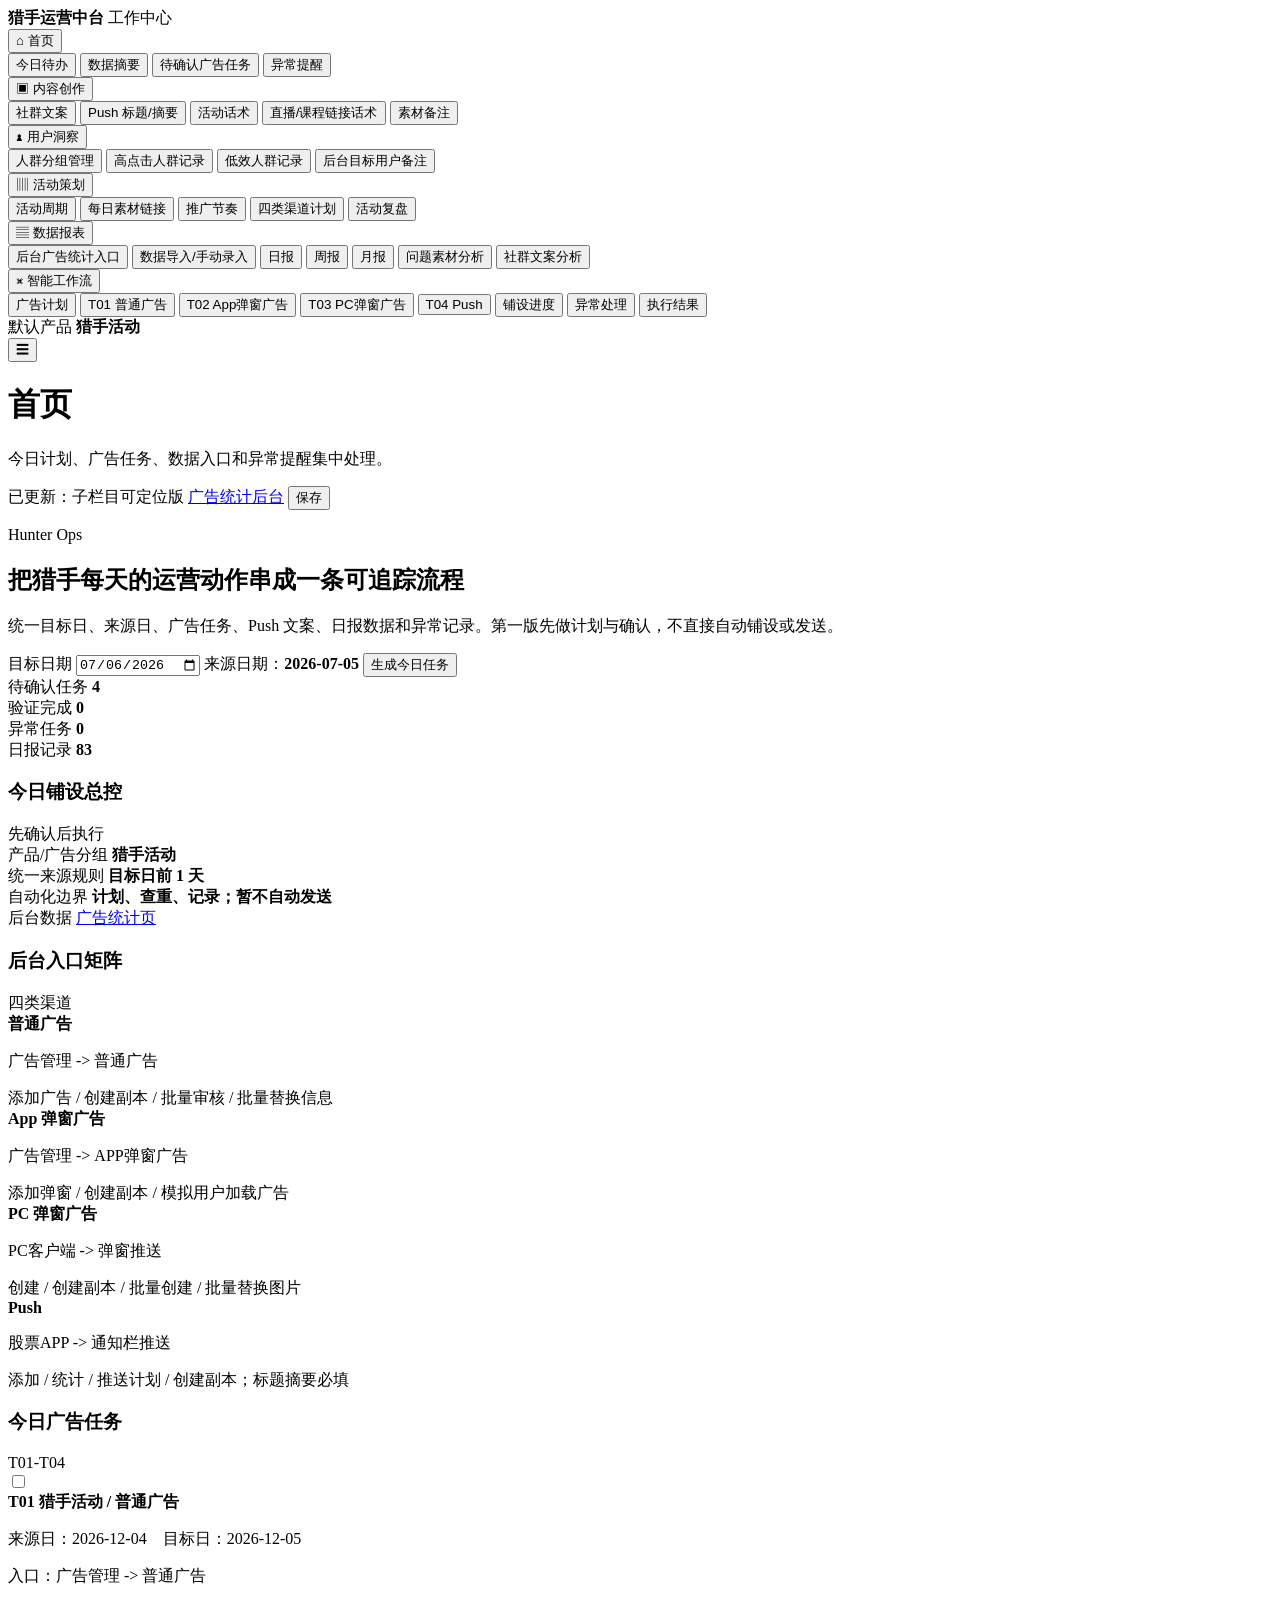
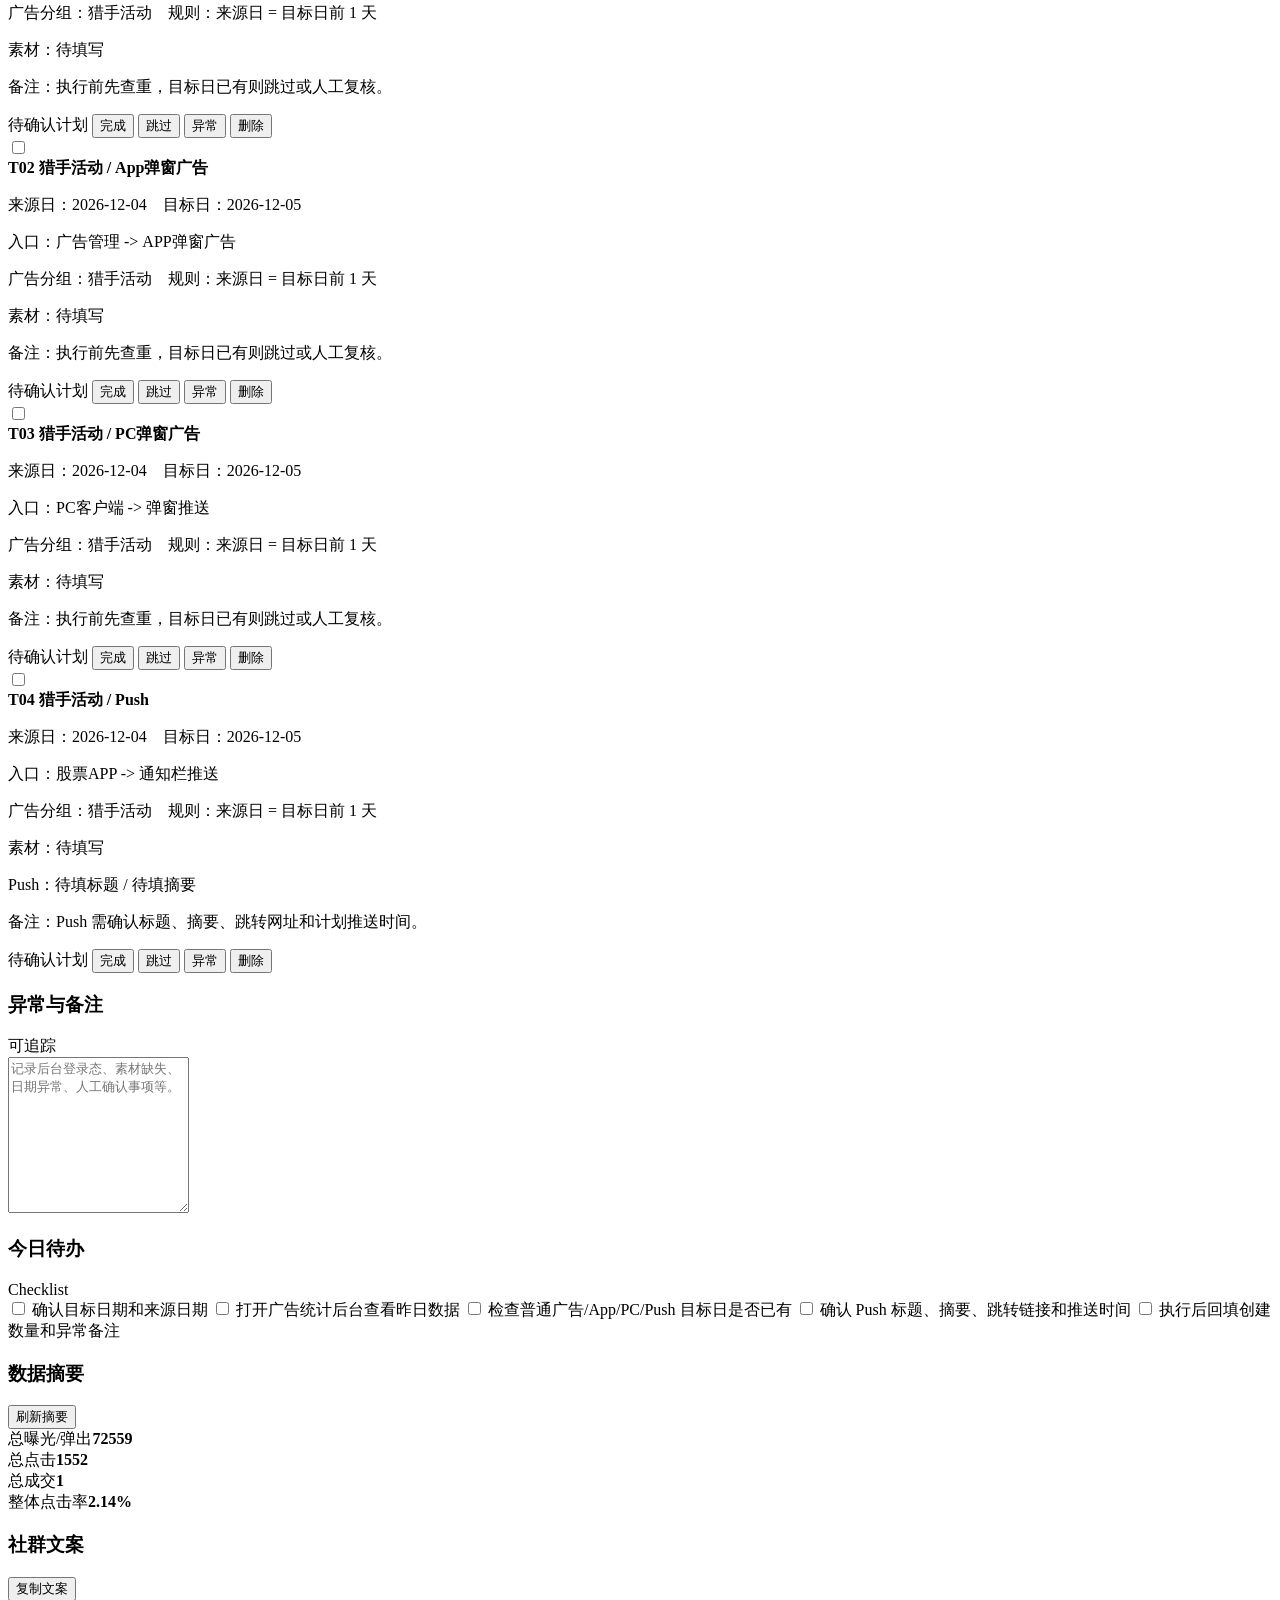
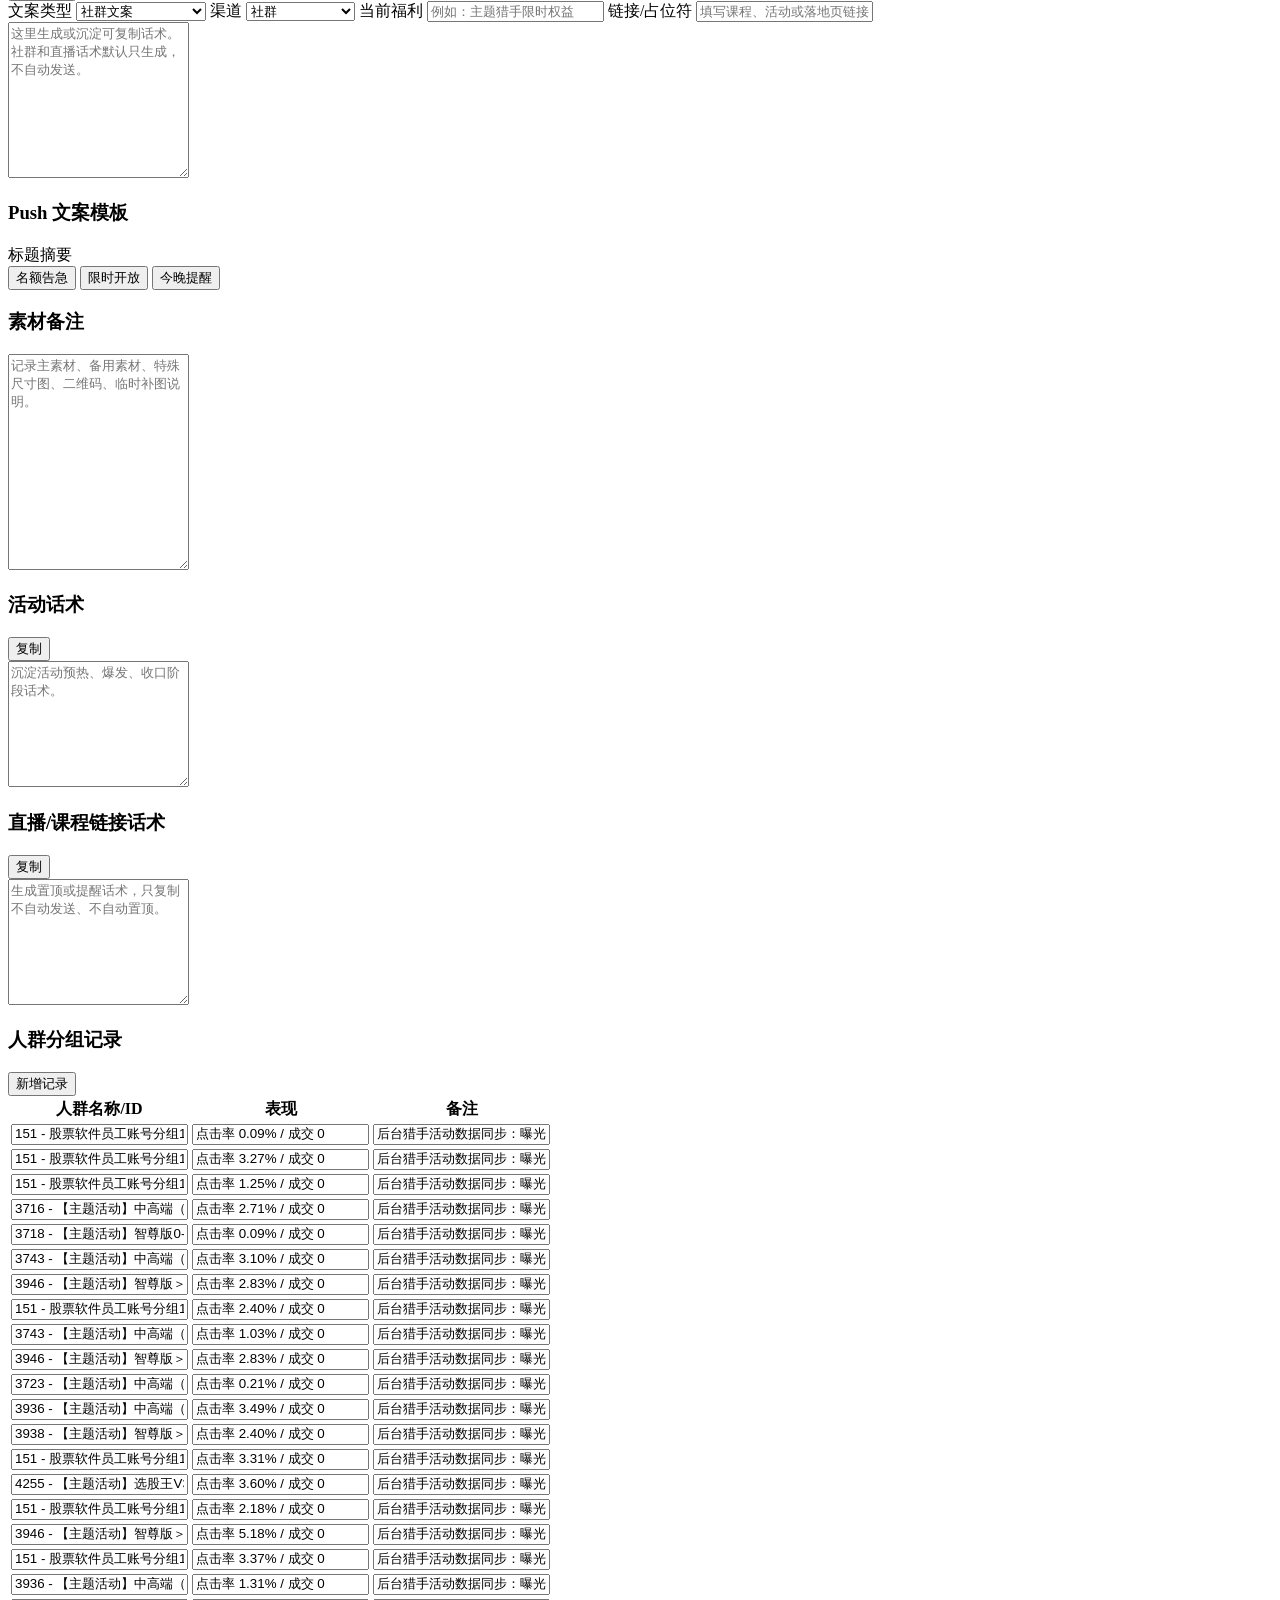
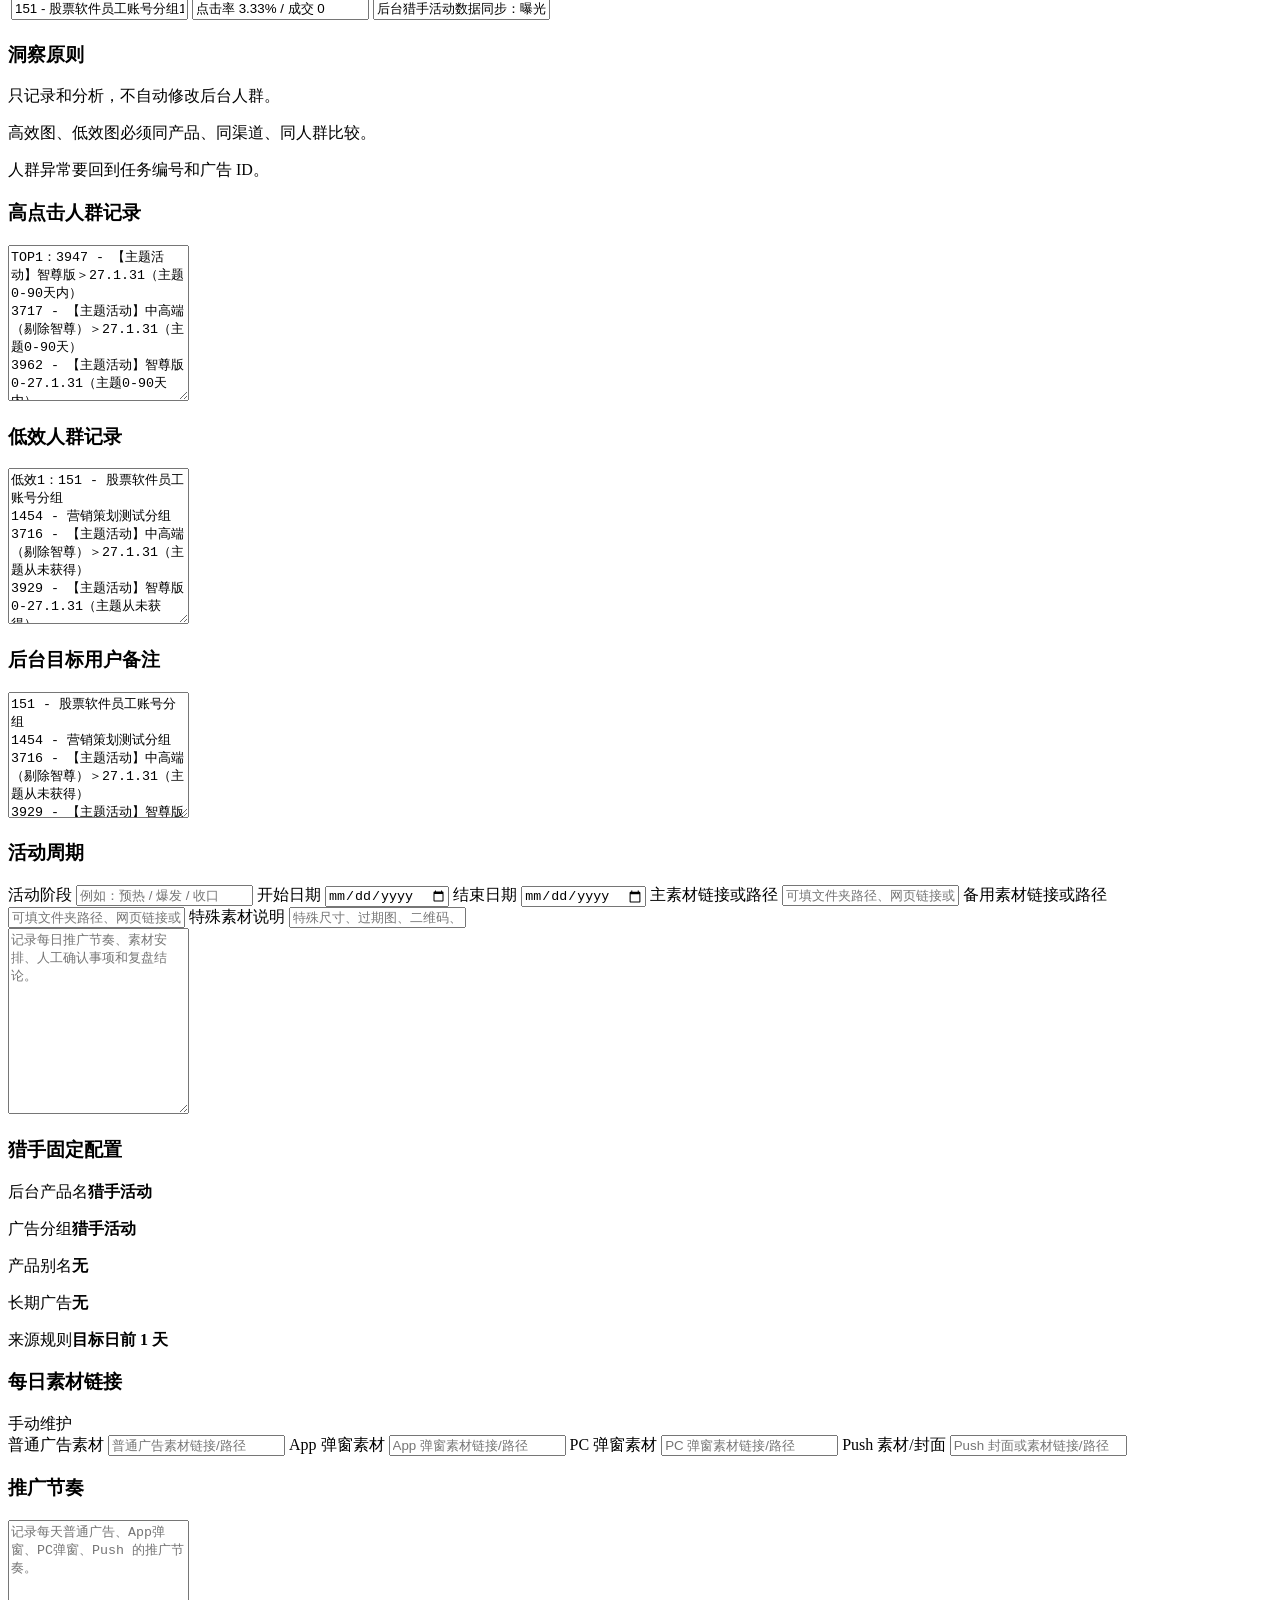
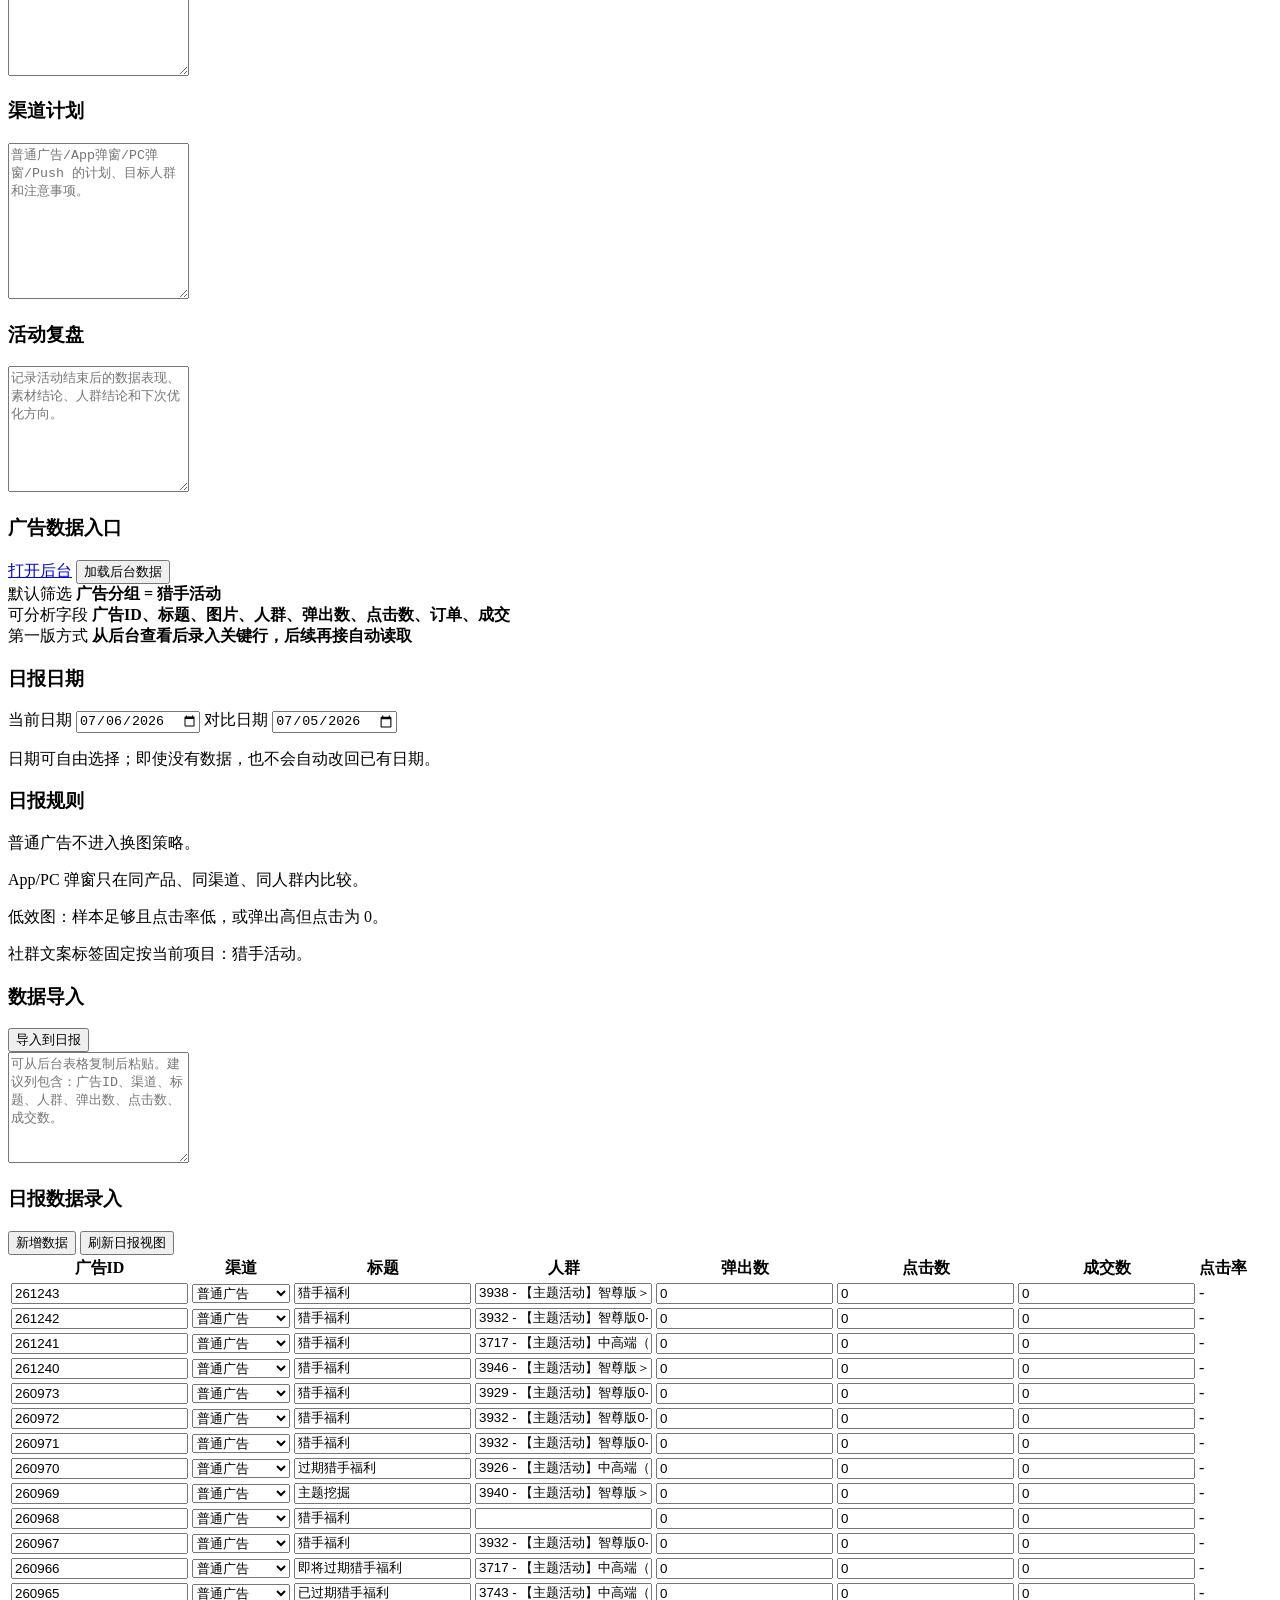
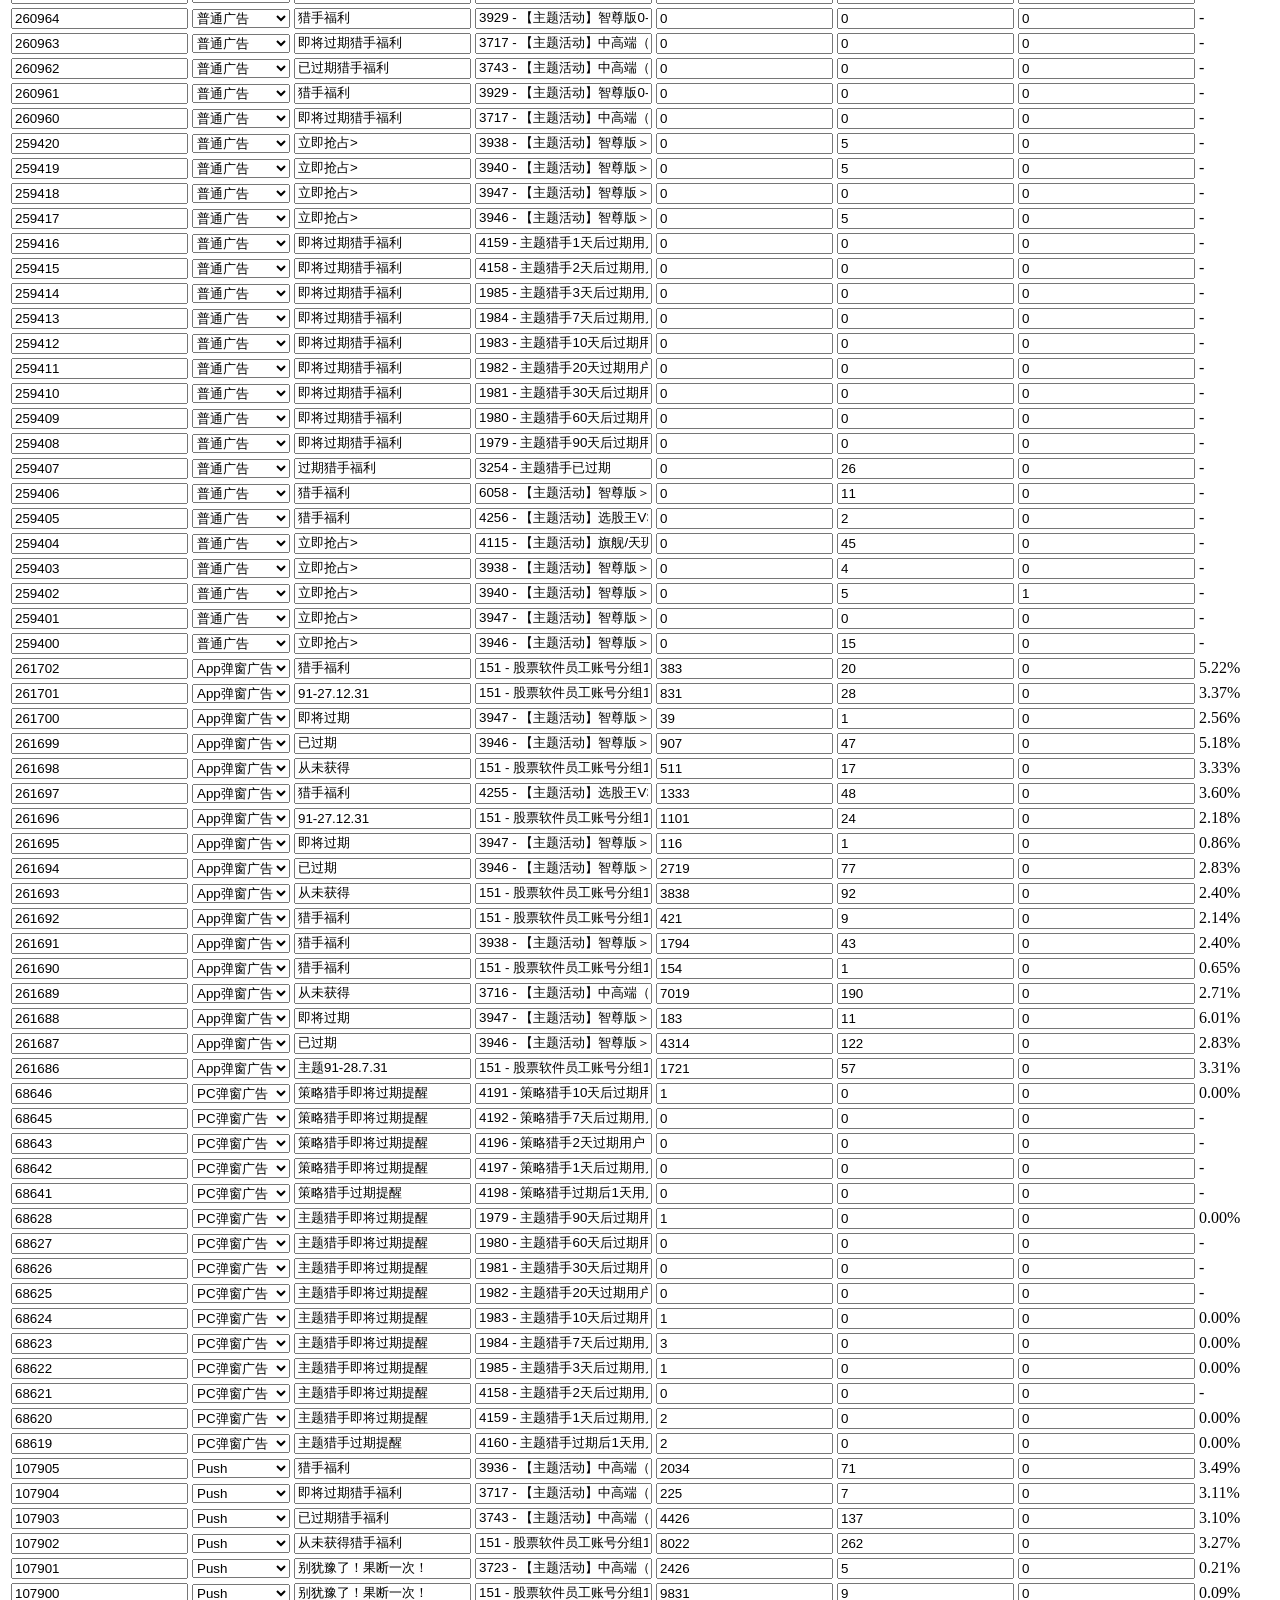
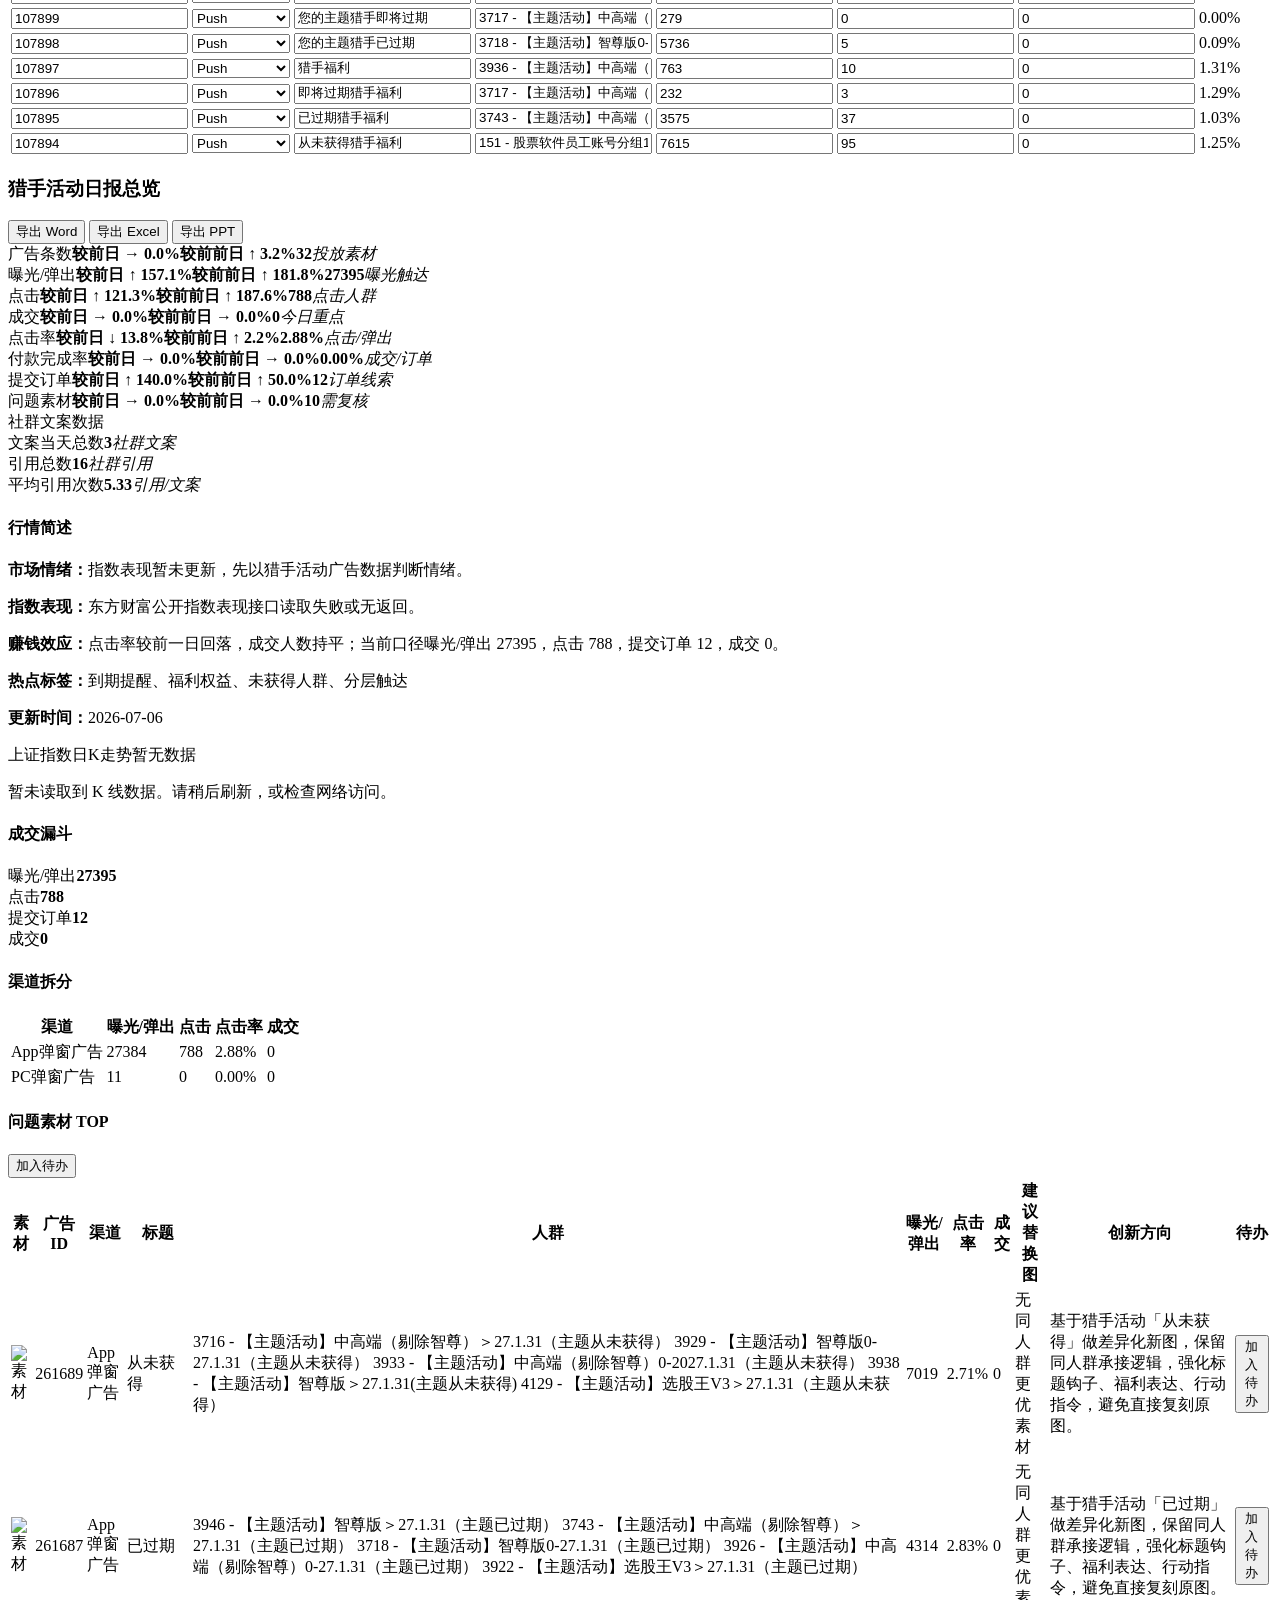
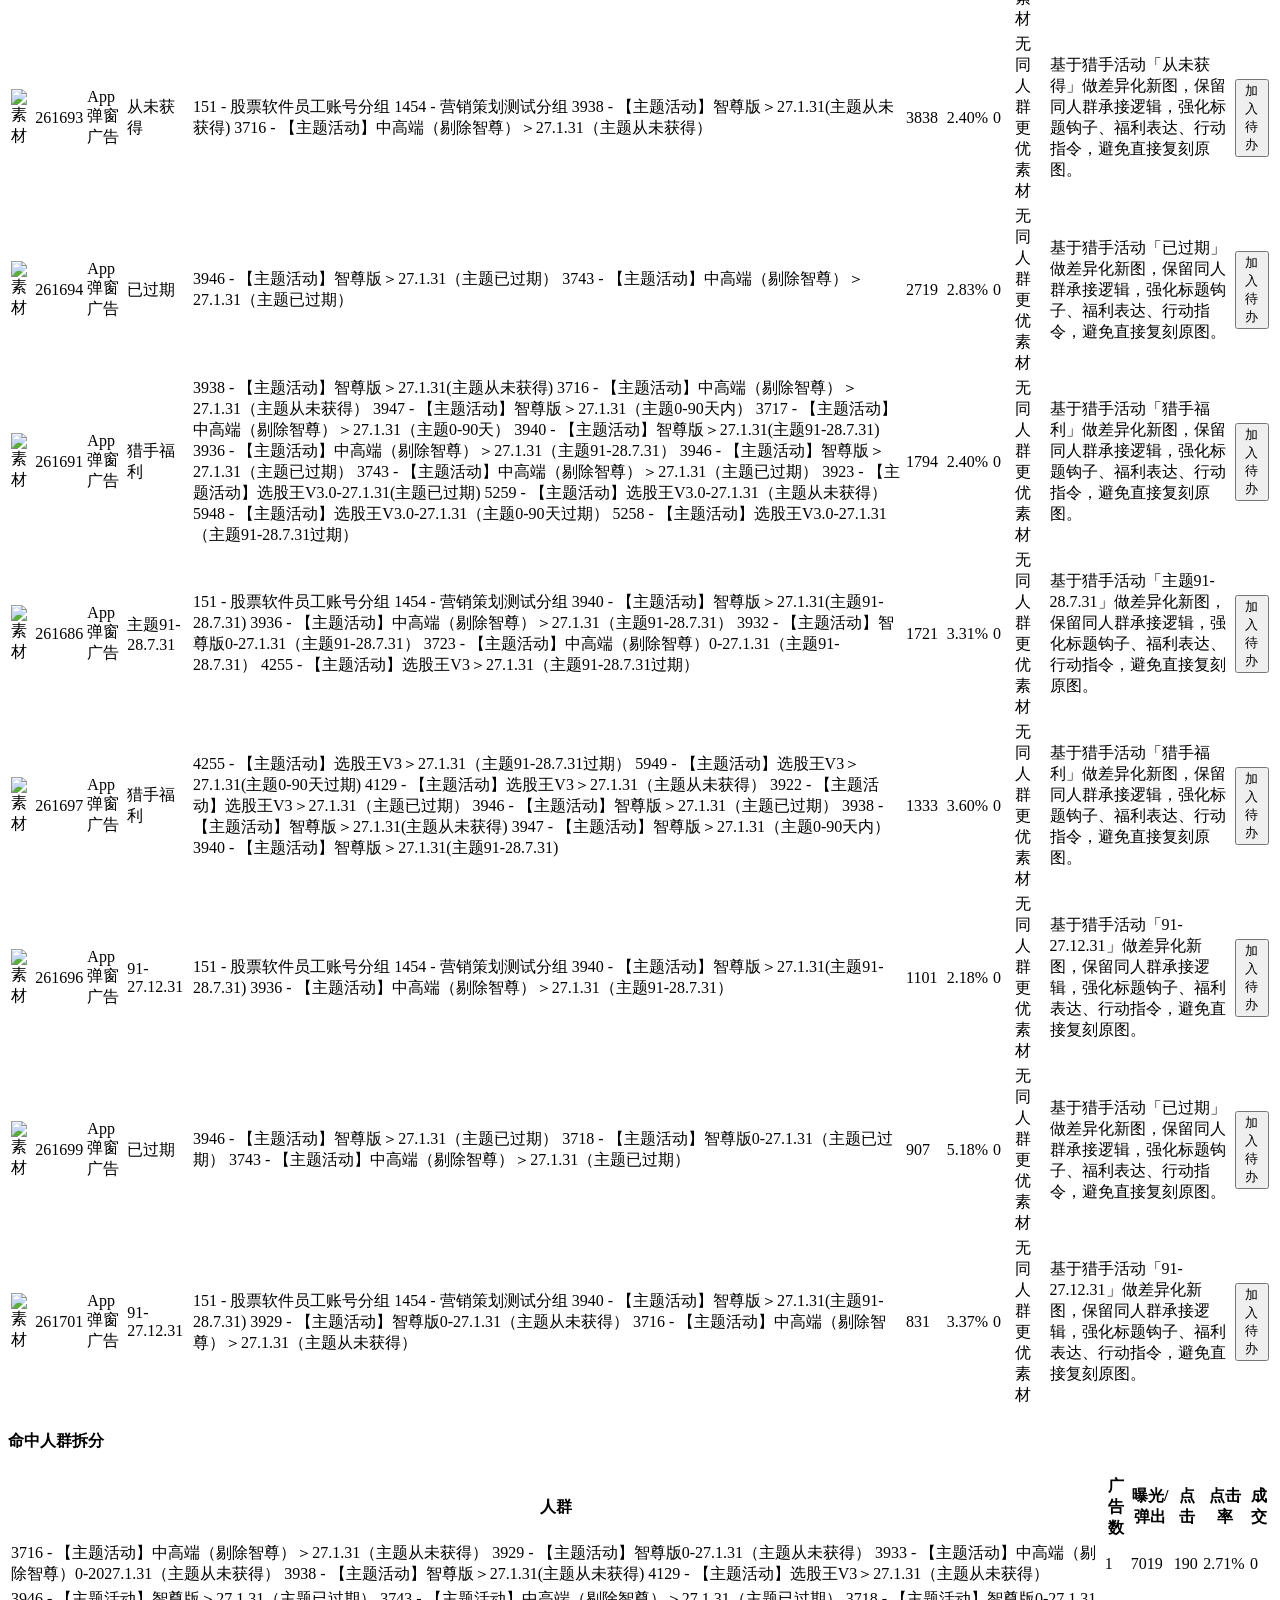
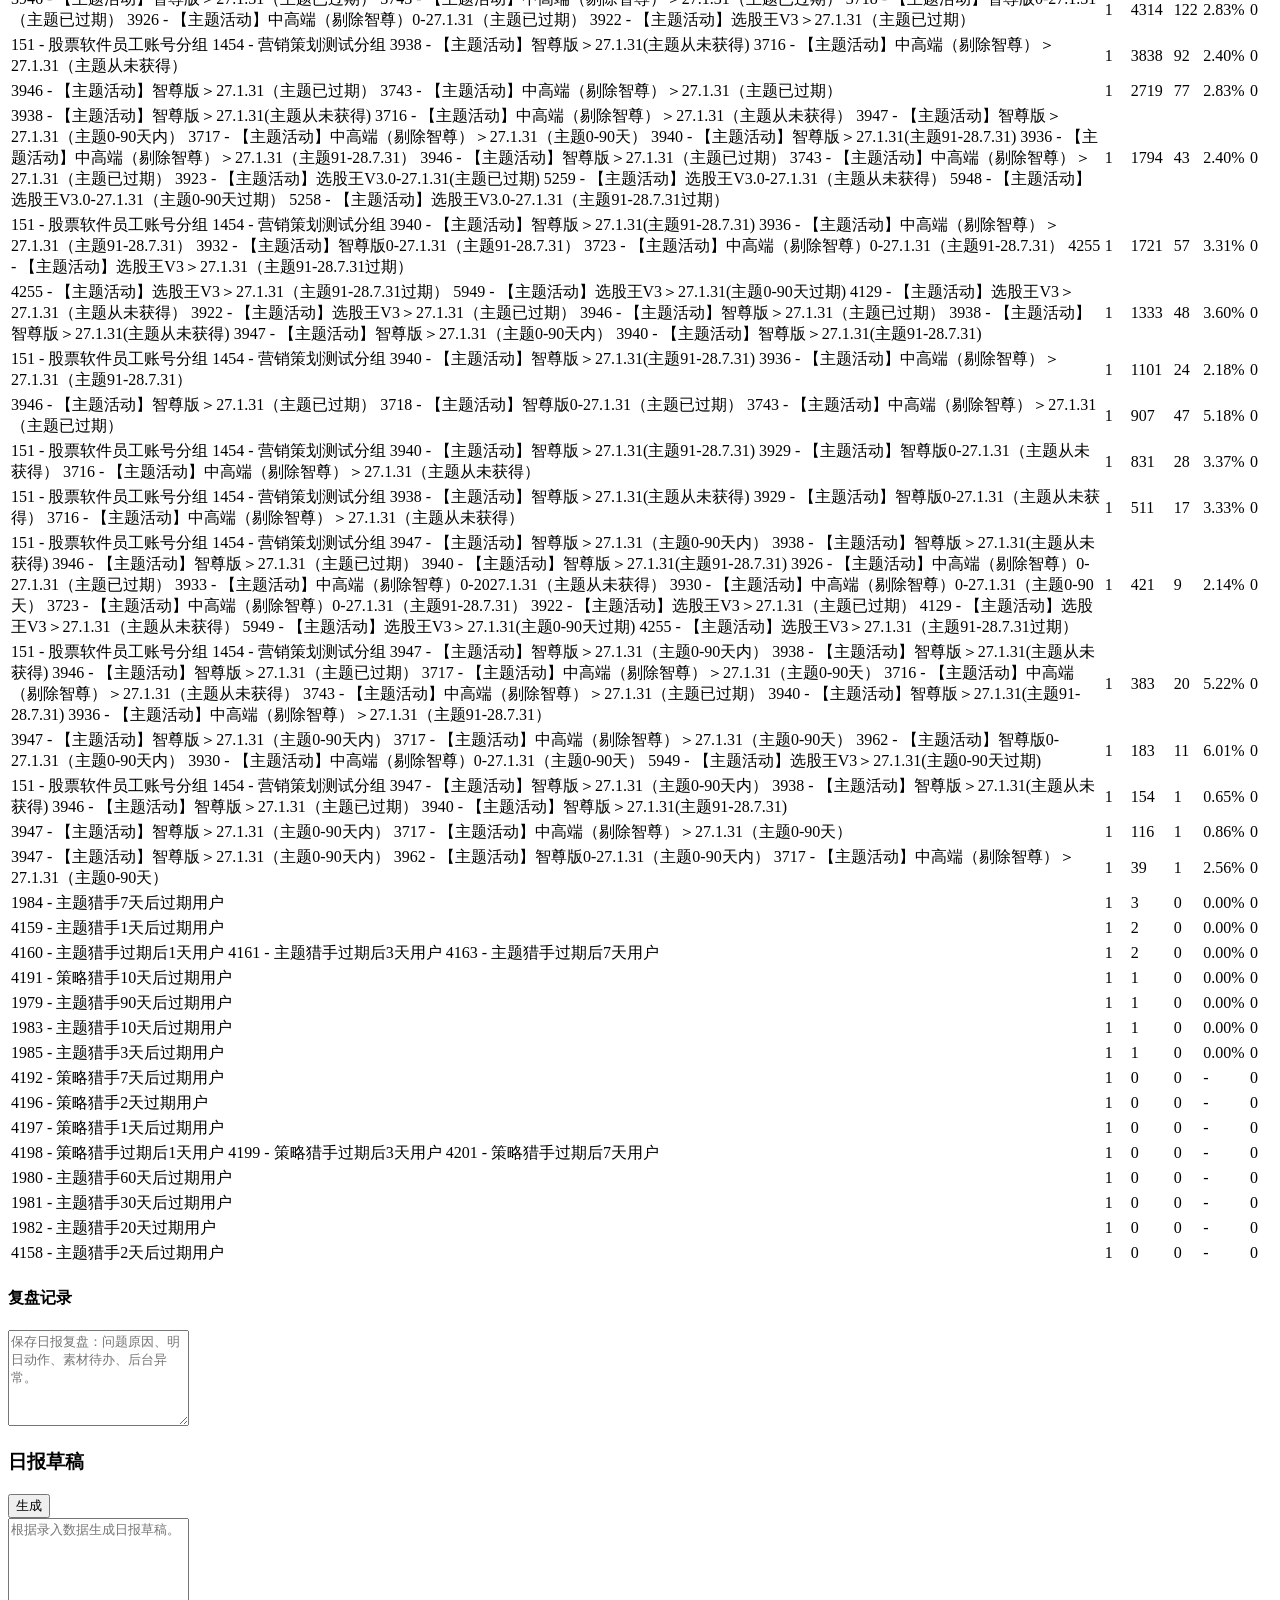
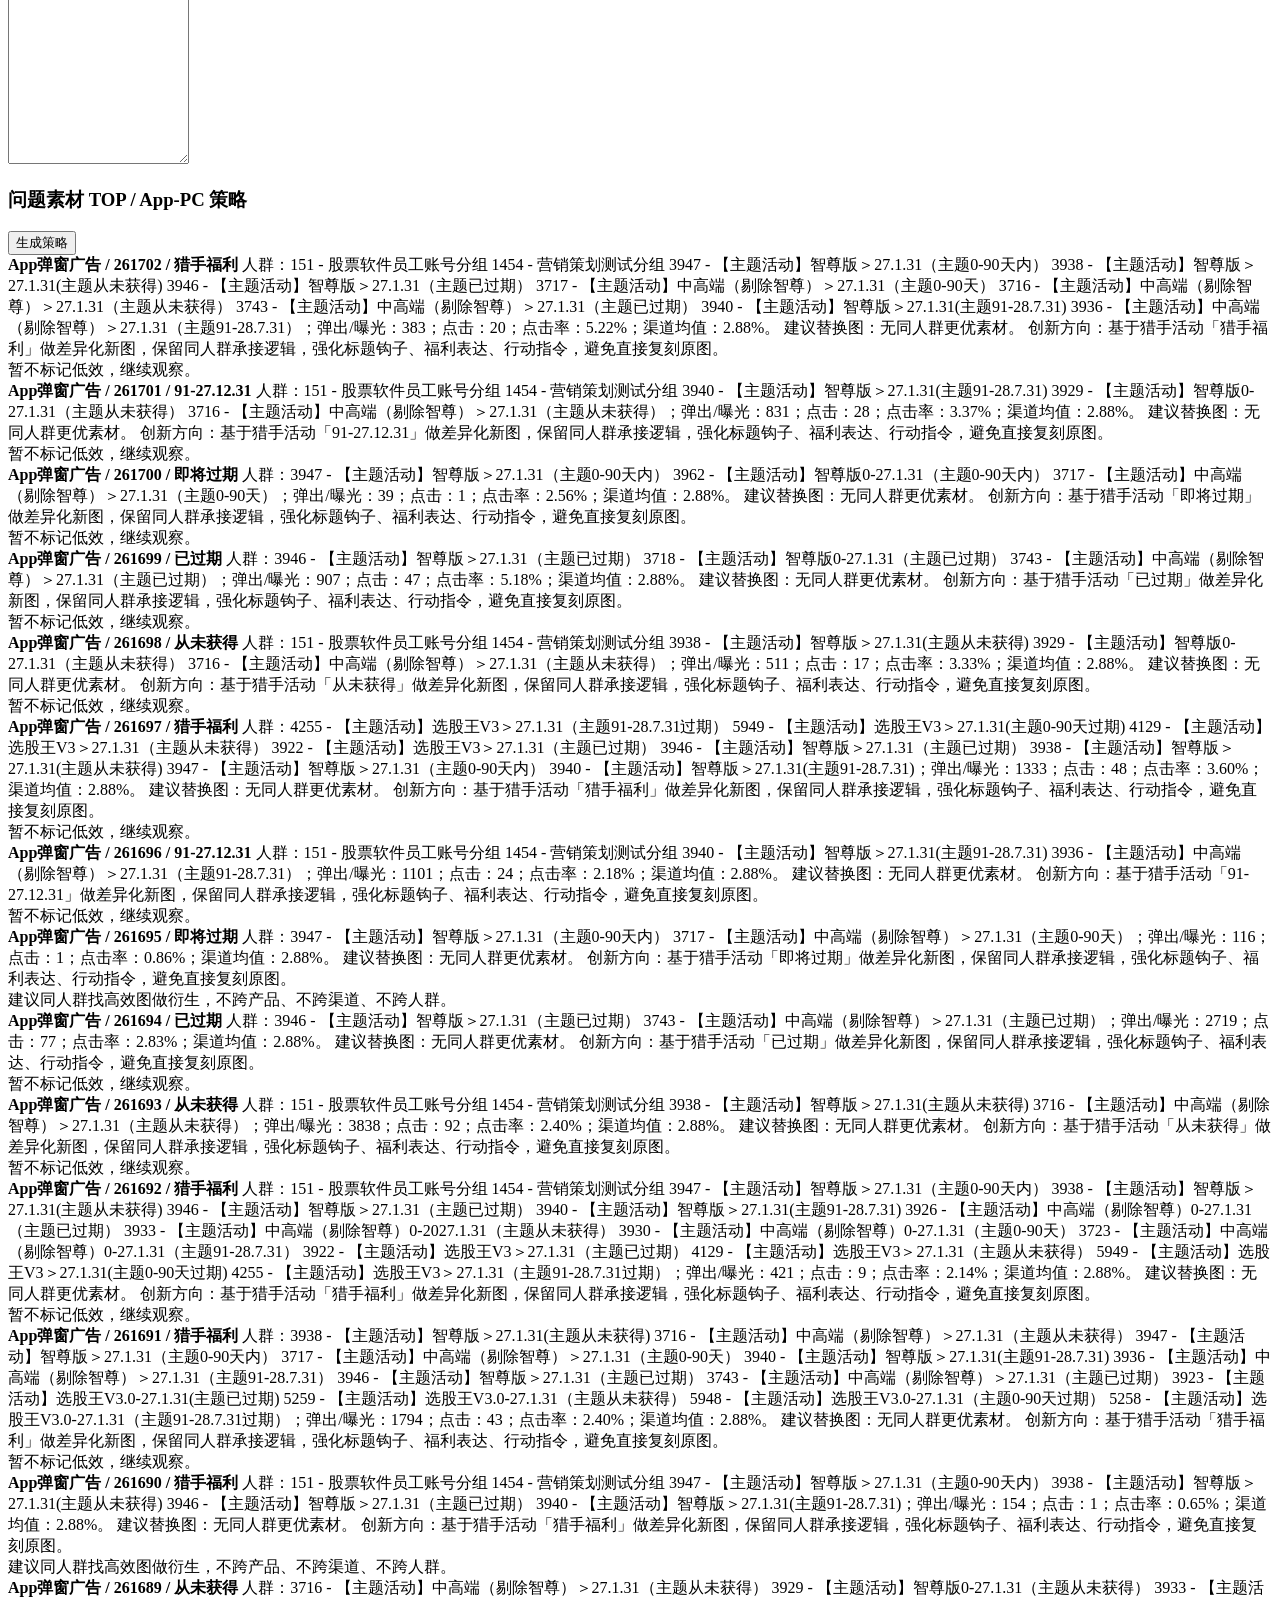
==== index.html @ fc628da3 "Publish index.html" ====
<!doctype html>
<html lang="zh-CN">
<head>
  <meta charset="utf-8">
  <meta name="viewport" content="width=device-width, initial-scale=1">
  <title>猎手运营中台</title>
  <link rel="stylesheet" href="./styles.css">
</head>
<body>
  <div class="app-shell">
    <aside class="sidebar">
      <div class="brand">
        <div class="brand-mark"></div>
        <div>
          <strong>猎手运营中台</strong>
          <span>工作中心</span>
        </div>
      </div>
      <nav class="nav" aria-label="主导航">
        <div class="nav-group active">
          <button class="nav-item active" data-view="home">
            <span class="icon">⌂</span>
            <span>首页</span>
          </button>
          <div class="subnav">
            <button data-view="home" data-anchor="homeTodo">今日待办</button>
            <button data-view="home" data-anchor="homeSummary">数据摘要</button>
            <button data-view="home" data-anchor="homeTasks">待确认广告任务</button>
            <button data-view="home" data-anchor="homeExceptions">异常提醒</button>
          </div>
        </div>
        <div class="nav-group">
          <button class="nav-item" data-view="content">
            <span class="icon">▣</span>
            <span>内容创作</span>
          </button>
          <div class="subnav">
            <button data-view="content" data-anchor="communityCopy">社群文案</button>
            <button data-view="content" data-anchor="pushTemplates">Push 标题/摘要</button>
            <button data-view="content" data-anchor="activityCopy">活动话术</button>
            <button data-view="content" data-anchor="liveCopy">直播/课程链接话术</button>
            <button data-view="content" data-anchor="materialNotesPanel">素材备注</button>
          </div>
        </div>
        <div class="nav-group">
          <button class="nav-item" data-view="audience">
            <span class="icon">♟</span>
            <span>用户洞察</span>
          </button>
          <div class="subnav">
            <button data-view="audience" data-anchor="audienceManage">人群分组管理</button>
            <button data-view="audience" data-anchor="highAudiencePanel">高点击人群记录</button>
            <button data-view="audience" data-anchor="lowAudiencePanel">低效人群记录</button>
            <button data-view="audience" data-anchor="backendAudiencePanel">后台目标用户备注</button>
          </div>
        </div>
        <div class="nav-group">
          <button class="nav-item" data-view="campaign">
            <span class="icon">▥</span>
            <span>活动策划</span>
          </button>
          <div class="subnav">
            <button data-view="campaign" data-anchor="campaignCycle">活动周期</button>
            <button data-view="campaign" data-anchor="dailyMaterials">每日素材链接</button>
            <button data-view="campaign" data-anchor="promotionRhythmPanel">推广节奏</button>
            <button data-view="campaign" data-anchor="channelPlanPanel">四类渠道计划</button>
            <button data-view="campaign" data-anchor="campaignReviewPanel">活动复盘</button>
          </div>
        </div>
        <div class="nav-group">
          <button class="nav-item" data-view="reports">
            <span class="icon">▤</span>
            <span>数据报表</span>
          </button>
          <div class="subnav">
            <button data-view="reports" data-anchor="reportSource">后台广告统计入口</button>
            <button data-view="reports" data-anchor="dataImportPanel,dailyReportPanel">数据导入/手动录入</button>
            <button data-view="reports" data-anchor="dailyHeaderPanel,dailyDetailPanel">日报</button>
            <button data-view="reports" data-anchor="weeklyReportPanel">周报</button>
            <button data-view="reports" data-anchor="monthlyReportPanel">月报</button>
            <button data-view="reports" data-anchor="problemMaterialPanel">问题素材分析</button>
            <button data-view="reports" data-anchor="communityCopyReportPanel">社群文案分析</button>
          </div>
        </div>
        <div class="nav-group">
          <button class="nav-item" data-view="workflow">
            <span class="icon">⌘</span>
            <span>智能工作流</span>
          </button>
          <div class="subnav">
            <button data-view="workflow" data-anchor="workflowConfigPanel,workflowTasksPanel">广告计划</button>
            <button data-view="workflow" data-anchor="workflowTasksPanel">T01 普通广告</button>
            <button data-view="workflow" data-anchor="workflowTasksPanel">T02 App弹窗广告</button>
            <button data-view="workflow" data-anchor="workflowTasksPanel">T03 PC弹窗广告</button>
            <button data-view="workflow" data-anchor="pushConfigPanel">T04 Push</button>
            <button data-view="workflow" data-anchor="placementProgressPanel">铺设进度</button>
            <button data-view="workflow" data-anchor="executionResultPanel">异常处理</button>
            <button data-view="workflow" data-anchor="executionResultPanel">执行结果</button>
          </div>
        </div>
      </nav>
      <div class="side-note">
        <span>默认产品</span>
        <strong>猎手活动</strong>
      </div>
    </aside>

    <main class="main">
      <header class="topbar">
        <button class="icon-btn" id="collapseSidebar" title="收起侧栏">☰</button>
        <div>
          <h1 id="pageTitle">首页</h1>
          <p id="pageSubtitle">今日计划、广告任务、数据入口和异常提醒集中处理。</p>
        </div>
        <div class="top-actions">
          <span class="version-badge">已更新：子栏目可定位版</span>
          <a class="ghost-link" href="https://zt.jingzhuan.cn/zt#/operation/circle/sheet/operate/adstat" target="_blank" rel="noreferrer">广告统计后台</a>
          <button class="primary-btn" id="saveAll">保存</button>
        </div>
      </header>

      <section class="view active" id="home">
        <div class="hero-panel">
          <div>
            <p class="eyebrow">Hunter Ops</p>
            <h2>把猎手每天的运营动作串成一条可追踪流程</h2>
            <p>统一目标日、来源日、广告任务、Push 文案、日报数据和异常记录。第一版先做计划与确认，不直接自动铺设或发送。</p>
          </div>
          <div class="date-card">
            <label for="targetDate">目标日期</label>
            <input type="date" id="targetDate">
            <span>来源日期：<strong id="sourceDateText">-</strong></span>
            <button class="primary-btn" id="generateTasks">生成今日任务</button>
          </div>
        </div>

        <div class="metric-grid">
          <article class="metric-card">
            <span>待确认任务</span>
            <strong id="pendingCount">0</strong>
          </article>
          <article class="metric-card">
            <span>验证完成</span>
            <strong id="doneCount">0</strong>
          </article>
          <article class="metric-card">
            <span>异常任务</span>
            <strong id="errorCount">0</strong>
          </article>
          <article class="metric-card">
            <span>日报记录</span>
            <strong id="reportCount">0</strong>
          </article>
        </div>

        <div class="ops-grid">
          <section class="panel" id="homeTasks">
            <div class="panel-head">
              <h3>今日铺设总控</h3>
              <span class="pill warn">先确认后执行</span>
            </div>
            <div class="control-stack">
              <div>
                <span>产品/广告分组</span>
                <strong>猎手活动</strong>
              </div>
              <div>
                <span>统一来源规则</span>
                <strong>目标日前 1 天</strong>
              </div>
              <div>
                <span>自动化边界</span>
                <strong>计划、查重、记录；暂不自动发送</strong>
              </div>
              <div>
                <span>后台数据</span>
                <a href="https://zt.jingzhuan.cn/zt#/operation/circle/sheet/operate/adstat" target="_blank" rel="noreferrer">广告统计页</a>
              </div>
            </div>
          </section>

          <section class="panel wide" id="communityCopy">
            <div class="panel-head">
              <h3>后台入口矩阵</h3>
              <span class="pill">四类渠道</span>
            </div>
            <div class="entry-grid">
              <article>
                <strong>普通广告</strong>
                <p>广告管理 -> 普通广告</p>
                <span>添加广告 / 创建副本 / 批量审核 / 批量替换信息</span>
              </article>
              <article>
                <strong>App 弹窗广告</strong>
                <p>广告管理 -> APP弹窗广告</p>
                <span>添加弹窗 / 创建副本 / 模拟用户加载广告</span>
              </article>
              <article>
                <strong>PC 弹窗广告</strong>
                <p>PC客户端 -> 弹窗推送</p>
                <span>创建 / 创建副本 / 批量创建 / 批量替换图片</span>
              </article>
              <article>
                <strong>Push</strong>
                <p>股票APP -> 通知栏推送</p>
                <span>添加 / 统计 / 推送计划 / 创建副本；标题摘要必填</span>
              </article>
            </div>
          </section>
        </div>

        <div class="two-column">
          <section class="panel" id="homeExceptions">
            <div class="panel-head">
              <h3>今日广告任务</h3>
              <span class="pill">T01-T04</span>
            </div>
            <div class="task-list" id="homeTaskList"></div>
          </section>
          <section class="panel" id="homeTodo">
            <div class="panel-head">
              <h3>异常与备注</h3>
              <span class="pill soft">可追踪</span>
            </div>
            <textarea id="dailyNotes" rows="10" placeholder="记录后台登录态、素材缺失、日期异常、人工确认事项等。"></textarea>
          </section>
        </div>

        <div class="section-grid mt">
          <section class="panel" id="homeSummary">
            <div class="panel-head">
              <h3>今日待办</h3>
              <span class="pill">Checklist</span>
            </div>
            <div class="todo-list">
              <label><input type="checkbox"> 确认目标日期和来源日期</label>
              <label><input type="checkbox"> 打开广告统计后台查看昨日数据</label>
              <label><input type="checkbox"> 检查普通广告/App/PC/Push 目标日是否已有</label>
              <label><input type="checkbox"> 确认 Push 标题、摘要、跳转链接和推送时间</label>
              <label><input type="checkbox"> 执行后回填创建数量和异常备注</label>
            </div>
          </section>
          <section class="panel" id="pushTemplates">
            <div class="panel-head">
              <h3>数据摘要</h3>
              <button class="secondary-btn" id="refreshSummary">刷新摘要</button>
            </div>
            <div class="summary-grid">
              <div><span>总曝光/弹出</span><strong id="summaryImpressions">0</strong></div>
              <div><span>总点击</span><strong id="summaryClicks">0</strong></div>
              <div><span>总成交</span><strong id="summaryDeals">0</strong></div>
              <div><span>整体点击率</span><strong id="summaryRate">-</strong></div>
            </div>
          </section>
        </div>
      </section>

      <section class="view" id="content">
        <div class="section-grid">
          <section class="panel wide">
            <div class="panel-head">
              <h3>社群文案</h3>
              <button class="secondary-btn" id="copyContent">复制文案</button>
            </div>
            <div class="form-grid">
              <label>文案类型
                <select id="copyType">
                  <option>社群文案</option>
                  <option>Push 摘要</option>
                  <option>活动话术</option>
                  <option>直播/课程链接话术</option>
                </select>
              </label>
              <label>渠道
                <select id="copyChannel">
                  <option>社群</option>
                  <option>股票APP Push</option>
                  <option>App 弹窗</option>
                  <option>PC 弹窗</option>
                </select>
              </label>
              <label>当前福利
                <input id="copyBenefit" placeholder="例如：主题猎手限时权益">
              </label>
              <label>链接/占位符
                <input id="copyLink" placeholder="填写课程、活动或落地页链接">
              </label>
            </div>
            <textarea id="copyDraft" rows="10" placeholder="这里生成或沉淀可复制话术。社群和直播话术默认只生成，不自动发送。"></textarea>
          </section>
          <section class="panel" id="materialNotesPanel">
            <div class="panel-head">
              <h3>Push 文案模板</h3>
              <span class="pill warn">标题摘要</span>
            </div>
            <div class="template-list">
              <button class="template-btn" data-template="名额告急！！！|办理主题猎手最高送6个月+1个月，仅剩1000个名额，先到先得，立即抢>>>">名额告急</button>
              <button class="template-btn" data-template="猎手活动限时开放|主题机会跟踪工具已开放，适合关注短线节奏的用户查看>>>">限时开放</button>
              <button class="template-btn" data-template="今晚别错过|猎手活动权益更新，点击查看今日可用福利>>>">今晚提醒</button>
            </div>
          </section>
          <section class="panel" id="workflowConfigPanel">
            <h3>素材备注</h3>
            <textarea id="materialNotes" rows="14" placeholder="记录主素材、备用素材、特殊尺寸图、二维码、临时补图说明。"></textarea>
          </section>
          <section class="panel wide" id="activityCopy">
            <div class="panel-head">
              <h3>活动话术</h3>
              <button class="secondary-btn" data-copy-note="activityCopy">复制</button>
            </div>
            <textarea data-note="activityCopy" rows="8" placeholder="沉淀活动预热、爆发、收口阶段话术。"></textarea>
          </section>
          <section class="panel" id="liveCopy">
            <div class="panel-head">
              <h3>直播/课程链接话术</h3>
              <button class="secondary-btn" data-copy-note="liveCopy">复制</button>
            </div>
            <textarea data-note="liveCopy" rows="8" placeholder="生成置顶或提醒话术，只复制不自动发送、不自动置顶。"></textarea>
          </section>
        </div>
      </section>

      <section class="view" id="audience">
        <div class="section-grid">
          <section class="panel wide" id="audienceManage">
            <div class="panel-head">
              <h3>人群分组记录</h3>
              <button class="secondary-btn" id="addAudienceRow">新增记录</button>
            </div>
            <div class="table-wrap">
              <table>
                <thead>
                  <tr>
                    <th>人群名称/ID</th>
                    <th>表现</th>
                    <th>备注</th>
                  </tr>
                </thead>
                <tbody id="audienceRows"></tbody>
              </table>
            </div>
          </section>
          <section class="panel" id="highAudiencePanel">
            <h3>洞察原则</h3>
            <div class="rule-list">
              <p>只记录和分析，不自动修改后台人群。</p>
              <p>高效图、低效图必须同产品、同渠道、同人群比较。</p>
              <p>人群异常要回到任务编号和广告 ID。</p>
            </div>
          </section>
          <section class="panel" id="lowAudiencePanel">
            <h3>高点击人群记录</h3>
            <textarea data-note="highAudience" rows="10" placeholder="记录点击率、成交、适合广告图方向和对应广告 ID。"></textarea>
          </section>
          <section class="panel">
            <h3>低效人群记录</h3>
            <textarea data-note="lowAudience" rows="10" placeholder="记录弹出高但点击低、点击为 0、成交差的人群。"></textarea>
          </section>
          <section class="panel wide" id="backendAudiencePanel">
            <h3>后台目标用户备注</h3>
            <textarea data-note="backendAudienceNote" rows="8" placeholder="粘贴后台目标用户分组、UID 说明、特殊排除人群和人工确认备注。"></textarea>
          </section>
        </div>
      </section>

      <section class="view" id="campaign">
        <div class="section-grid">
          <section class="panel wide" id="campaignCycle">
            <h3>活动周期</h3>
            <div class="form-grid">
              <label>活动阶段
                <input id="campaignPhase" placeholder="例如：预热 / 爆发 / 收口">
              </label>
              <label>开始日期
                <input data-note="campaignStart" type="date">
              </label>
              <label>结束日期
                <input data-note="campaignEnd" type="date">
              </label>
              <label>主素材链接或路径
                <input id="mainMaterial" placeholder="可填文件夹路径、网页链接或备注">
              </label>
              <label>备用素材链接或路径
                <input id="backupMaterial" placeholder="可填文件夹路径、网页链接或备注">
              </label>
              <label>特殊素材说明
                <input id="specialMaterial" placeholder="特殊尺寸、过期图、二维码、临时补图">
              </label>
            </div>
            <textarea id="campaignPlan" rows="12" placeholder="记录每日推广节奏、素材安排、人工确认事项和复盘结论。"></textarea>
          </section>
          <section class="panel">
            <h3>猎手固定配置</h3>
            <div class="config-list">
              <p><span>后台产品名</span><strong>猎手活动</strong></p>
              <p><span>广告分组</span><strong>猎手活动</strong></p>
              <p><span>产品别名</span><strong>无</strong></p>
              <p><span>长期广告</span><strong>无</strong></p>
              <p><span>来源规则</span><strong>目标日前 1 天</strong></p>
            </div>
          </section>
          <section class="panel wide" id="dailyMaterials">
            <div class="panel-head">
              <h3>每日素材链接</h3>
              <span class="pill soft">手动维护</span>
            </div>
            <div class="form-grid">
              <label>普通广告素材
                <input data-note="normalMaterial" placeholder="普通广告素材链接/路径">
              </label>
              <label>App 弹窗素材
                <input data-note="appMaterial" placeholder="App 弹窗素材链接/路径">
              </label>
              <label>PC 弹窗素材
                <input data-note="pcMaterial" placeholder="PC 弹窗素材链接/路径">
              </label>
              <label>Push 素材/封面
                <input data-note="pushMaterial" placeholder="Push 封面或素材链接/路径">
              </label>
            </div>
          </section>
          <section class="panel" id="promotionRhythmPanel">
            <h3>推广节奏</h3>
            <textarea data-note="promotionRhythm" rows="10" placeholder="记录每天普通广告、App弹窗、PC弹窗、Push 的推广节奏。"></textarea>
          </section>
          <section class="panel" id="channelPlanPanel">
            <h3>渠道计划</h3>
            <textarea data-note="channelPlan" rows="10" placeholder="普通广告/App弹窗/PC弹窗/Push 的计划、目标人群和注意事项。"></textarea>
          </section>
          <section class="panel wide" id="campaignReviewPanel">
            <h3>活动复盘</h3>
            <textarea data-note="campaignReview" rows="8" placeholder="记录活动结束后的数据表现、素材结论、人群结论和下次优化方向。"></textarea>
          </section>
        </div>
      </section>

      <section class="view" id="reports">
        <div class="section-grid">
          <section class="panel wide" id="reportSource">
            <div class="panel-head">
              <h3>广告数据入口</h3>
              <div class="button-row">
                <a class="secondary-btn" href="https://zt.jingzhuan.cn/zt#/operation/circle/sheet/operate/adstat" target="_blank" rel="noreferrer">打开后台</a>
                <button class="secondary-btn" id="loadBackendData">加载后台数据</button>
              </div>
            </div>
            <div class="report-source">
              <div>
                <span>默认筛选</span>
                <strong>广告分组 = 猎手活动</strong>
              </div>
              <div>
                <span>可分析字段</span>
                <strong>广告ID、标题、图片、人群、弹出数、点击数、订单、成交</strong>
              </div>
              <div>
                <span>第一版方式</span>
                <strong>从后台查看后录入关键行，后续再接自动读取</strong>
              </div>
            </div>
          </section>

          <section class="panel">
            <h3>日报日期</h3>
            <div class="form-grid single">
              <label>当前日期
                <input id="reportCurrentDate" type="date">
              </label>
              <label>对比日期
                <input id="reportCompareDate" type="date">
              </label>
            </div>
            <p class="hint">日期可自由选择；即使没有数据，也不会自动改回已有日期。</p>
          </section>

          <section class="panel">
            <h3>日报规则</h3>
            <div class="rule-list compact">
              <p>普通广告不进入换图策略。</p>
              <p>App/PC 弹窗只在同产品、同渠道、同人群内比较。</p>
              <p>低效图：样本足够且点击率低，或弹出高但点击为 0。</p>
              <p>社群文案标签固定按当前项目：猎手活动。</p>
            </div>
          </section>

          <section class="panel wide" id="dataImportPanel">
            <div class="panel-head">
              <h3>数据导入</h3>
              <button class="secondary-btn" id="importReportData">导入到日报</button>
            </div>
            <textarea id="dataImportText" rows="7" placeholder="可从后台表格复制后粘贴。建议列包含：广告ID、渠道、标题、人群、弹出数、点击数、成交数。"></textarea>
          </section>

          <section class="panel wide" id="dailyReportPanel">
            <div class="panel-head">
              <h3>日报数据录入</h3>
              <div class="button-row">
                <button class="secondary-btn" id="addReportRow">新增数据</button>
                <button class="secondary-btn" id="refreshDailyDetails">刷新日报视图</button>
              </div>
            </div>
            <div class="table-wrap">
              <table>
                <thead>
                  <tr>
                    <th>广告ID</th>
                    <th>渠道</th>
                    <th>标题</th>
                    <th>人群</th>
                    <th>弹出数</th>
                    <th>点击数</th>
                    <th>成交数</th>
                    <th>点击率</th>
                  </tr>
                </thead>
                <tbody id="reportRows"></tbody>
              </table>
            </div>
          </section>
          <section class="panel wide" id="dailyDetailPanel">
            <div class="panel-head">
              <h3>猎手活动日报总览</h3>
              <div class="button-row">
                <button class="secondary-btn" id="exportWord">导出 Word</button>
                <button class="secondary-btn" id="exportExcel">导出 Excel</button>
                <button class="secondary-btn" id="exportPpt">导出 PPT</button>
              </div>
            </div>
            <div class="daily-dashboard">
              <div class="daily-kpis" id="dailyKpis"></div>
              <div class="daily-block" id="marketBriefPanel">
                <h4>行情简述</h4>
                <div class="market-brief">
                  <div class="market-card" id="marketBriefText"></div>
                  <div class="market-mini-chart" id="marketMiniChart"></div>
                </div>
              </div>
              <div class="daily-block">
                <h4>成交漏斗</h4>
                <div class="funnel-list" id="dailyFunnel"></div>
              </div>
              <div class="daily-block">
                <h4>渠道拆分</h4>
                <div class="table-wrap">
                  <table>
                    <thead>
                      <tr>
                        <th>渠道</th>
                        <th>曝光/弹出</th>
                        <th>点击</th>
                        <th>点击率</th>
                        <th>成交</th>
                      </tr>
                    </thead>
                    <tbody id="channelBreakdown"></tbody>
                  </table>
                </div>
              </div>
              <div class="daily-block">
                <div class="panel-head inner">
                  <h4>问题素材 TOP</h4>
                  <button class="secondary-btn" id="addIssuesTodo">加入待办</button>
                </div>
                <div class="table-wrap">
                  <table>
                    <thead>
                      <tr>
                        <th>素材</th>
                        <th>广告ID</th>
                        <th>渠道</th>
                        <th>标题</th>
                        <th>人群</th>
                        <th>曝光/弹出</th>
                        <th>点击率</th>
                        <th>成交</th>
                        <th>建议替换图</th>
                        <th>创新方向</th>
                        <th>待办</th>
                      </tr>
                    </thead>
                    <tbody id="issueTopRows"></tbody>
                  </table>
                </div>
              </div>
              <div class="daily-block">
                <h4>命中人群拆分</h4>
                <div class="table-wrap">
                  <table>
                    <thead>
                      <tr>
                        <th>人群</th>
                        <th>广告数</th>
                        <th>曝光/弹出</th>
                        <th>点击</th>
                        <th>点击率</th>
                        <th>成交</th>
                      </tr>
                    </thead>
                    <tbody id="audienceBreakdown"></tbody>
                  </table>
                </div>
              </div>
              <div class="daily-block">
                <h4>复盘记录</h4>
                <textarea id="reviewArchive" rows="6" placeholder="保存日报复盘：问题原因、明日动作、素材待办、后台异常。"></textarea>
              </div>
            </div>
          </section>
          <section class="panel" id="dailyDraftPanel">
            <div class="panel-head">
              <h3>日报草稿</h3>
              <button class="secondary-btn" id="buildReport">生成</button>
            </div>
            <textarea id="reportDraft" rows="16" placeholder="根据录入数据生成日报草稿。"></textarea>
          </section>
          <section class="panel wide" id="strategyPanel">
            <div class="panel-head">
              <h3>问题素材 TOP / App-PC 策略</h3>
              <button class="secondary-btn" id="buildStrategy">生成策略</button>
            </div>
            <div class="strategy-list" id="strategyList"></div>
          </section>
          <section class="panel wide" id="dailyHeaderPanel">
            <div class="daily-report-header">
              <div>
                <h3>日报表</h3>
                <p id="dailyHeaderDesc">日报日期、对比日期、项目和口径由猎手活动后台数据生成。</p>
              </div>
              <div class="daily-filter-grid">
                <label>项目筛选
                  <select id="dailyProjectSelect">
                    <option>猎手活动</option>
                  </select>
                </label>
                <label>当前日期
                  <input id="dailyCurrentDate" type="date">
                </label>
                <label>对比日期
                  <input id="dailyCompareDate" type="date">
                </label>
                <label>日报口径
                  <select id="dailyScope">
                    <option>APP+PC全部</option>
                    <option>APP弹窗广告</option>
                    <option>PC弹窗广告</option>
                    <option>普通广告</option>
                    <option>Push</option>
                  </select>
                </label>
                <label>预警阈值
                  <input id="dailyWarnThreshold" type="number" value="10000">
                </label>
              </div>
              <div class="button-row daily-actions">
                <button class="secondary-btn" id="refreshDailyData">刷新数据</button>
                <button class="secondary-btn" id="copyDailyReport">复制日报</button>
                <button class="secondary-btn" id="downloadDailyWord">下载Word</button>
                <button class="secondary-btn" id="downloadDailyExcel">下载Excel</button>
                <button class="primary-btn" id="downloadDailyPpt">下载PPT</button>
              </div>
            </div>
          </section>
          <section class="panel wide" id="communityCopyReportPanel">
            <div class="panel-head">
              <h3>社群文案分析</h3>
              <div class="button-row">
                <a class="secondary-btn" href="https://zt.jingzhuan.cn/#/operation/circle/qiwei/material" target="_blank" rel="noreferrer">打开素材管理</a>
                <button class="secondary-btn" id="buildCommunityCopy">生成分析</button>
              </div>
            </div>
            <div class="report-source community-source">
              <div>
                <span>后台路径</span>
                <strong>企业微信 -> 素材管理</strong>
              </div>
              <div>
                <span>项目标签</span>
                <strong>猎手活动</strong>
              </div>
              <div>
                <span>统计口径</span>
                <strong>文案总数、使用人数合计、平均使用人数、TOP3 文案摘要</strong>
              </div>
            </div>
            <textarea id="communityCopyInput" rows="7" placeholder="可从素材管理复制文案数据后粘贴。建议列包含：内容、使用人数、创建时间、状态。"></textarea>
            <div class="community-summary" id="communitySummary"></div>
          </section>
          <section class="panel" id="weeklyReportPanel">
            <h3>周报</h3>
            <textarea data-note="weeklyReport" rows="10" placeholder="汇总本周渠道表现、素材表现、问题人群和下周计划。"></textarea>
          </section>
          <section class="panel" id="monthlyReportPanel">
            <h3>月报</h3>
            <textarea data-note="monthlyReport" rows="10" placeholder="汇总本月活动节奏、广告表现、素材沉淀和复盘结论。"></textarea>
          </section>
          <section class="panel wide" id="problemMaterialPanel">
            <h3>问题素材分析</h3>
            <textarea data-note="problemMaterialAnalysis" rows="8" placeholder="记录低效广告 ID、图片方向、目标人群、问题原因、推荐替代方向。"></textarea>
          </section>
        </div>
      </section>

      <section class="view" id="workflow">
        <div class="workflow-grid">
          <section class="panel">
            <div class="panel-head">
              <h3>任务配置器</h3>
              <span class="pill">人工确认</span>
            </div>
            <label>目标日期
              <input type="date" id="workflowTargetDate">
            </label>
            <label>主素材链接/路径
              <input id="workflowMaterial" placeholder="文件夹路径、网页链接或备注">
            </label>
            <label>查重后动作
              <select id="duplicateAction">
                <option>目标日已有则跳过</option>
                <option>目标日已有则人工复核</option>
                <option>只生成计划不执行</option>
              </select>
            </label>
            <button class="primary-btn full" id="generateWorkflowTasks">生成 T01-T04</button>
            <div class="checklist">
              <label><input type="checkbox"> 已确认后台登录态</label>
              <label><input type="checkbox"> 已确认目标日</label>
              <label><input type="checkbox"> 已确认素材链接</label>
              <label><input type="checkbox"> 已确认 Push 标题摘要</label>
            </div>
          </section>

          <section class="panel wide" id="workflowTasksPanel">
            <div class="panel-head">
              <h3>广告计划</h3>
              <div class="button-row">
                <button class="secondary-btn" id="runSelected">标记验证中</button>
                <button class="secondary-btn" id="clearErrors">清除异常</button>
              </div>
            </div>
            <div class="task-board" id="workflowTasks"></div>
          </section>

          <section class="panel wide" id="pushConfigPanel">
            <div class="panel-head">
              <h3>Push 文案配置</h3>
              <span class="pill warn">发送前确认</span>
            </div>
            <div class="form-grid">
              <label>Push 标题
                <input id="pushTitle" placeholder="例如：名额告急！！！">
              </label>
              <label>Push 摘要
                <input id="pushSummary" placeholder="填写摘要，执行前必须人工确认">
              </label>
              <label>跳转网址
                <input id="pushUrl" placeholder="https://...">
              </label>
              <label>计划推送时间
                <input id="pushTime" type="datetime-local">
              </label>
              <label>平台
                <select id="pushPlatform">
                  <option>全部</option>
                  <option>iOS</option>
                  <option>Android</option>
                </select>
              </label>
              <label>额外推送 UID
                <input id="pushUid" placeholder="多个 UID 用英文逗号分隔">
              </label>
            </div>
          </section>

          <section class="panel wide" id="executionResultPanel">
            <div class="panel-head">
              <h3>执行结果与异常处理</h3>
              <span class="pill soft">回查记录</span>
            </div>
            <div class="result-grid">
              <label>执行结果
                <textarea id="executionResult" rows="6" placeholder="记录每个任务实际创建数量、跳过原因、后台回查结果。"></textarea>
              </label>
              <label>异常原因
                <textarea id="exceptionNote" rows="6" placeholder="记录登录态失效、素材缺失、接口字段变化、日期错配等。"></textarea>
              </label>
            </div>
          </section>
          <section class="panel wide" id="placementProgressPanel">
            <div class="panel-head">
              <h3>铺设进度</h3>
              <span class="pill">按编号串行</span>
            </div>
            <div class="progress-lanes">
              <article><strong>T01 普通广告</strong><span>待确认 -> 查重 -> 创建/复制 -> 回查 -> 结果</span></article>
              <article><strong>T02 App弹窗广告</strong><span>待确认 -> 查重 -> 创建副本 -> 素材确认 -> 回查</span></article>
              <article><strong>T03 PC弹窗广告</strong><span>待确认 -> 查重 -> 批量创建/副本 -> 图片确认 -> 回查</span></article>
              <article><strong>T04 Push</strong><span>标题摘要确认 -> 推送时间确认 -> 创建计划 -> 回查</span></article>
            </div>
          </section>
        </div>
      </section>
    </main>
  </div>

  <div class="toast" id="toast" role="status" aria-live="polite"></div>
  <script src="./data/hunter-adstat-data.js"></script>
  <script src="./data/hunter-community-copy-data.js"></script>
  <script src="./app.js"></script>
</body>
</html>
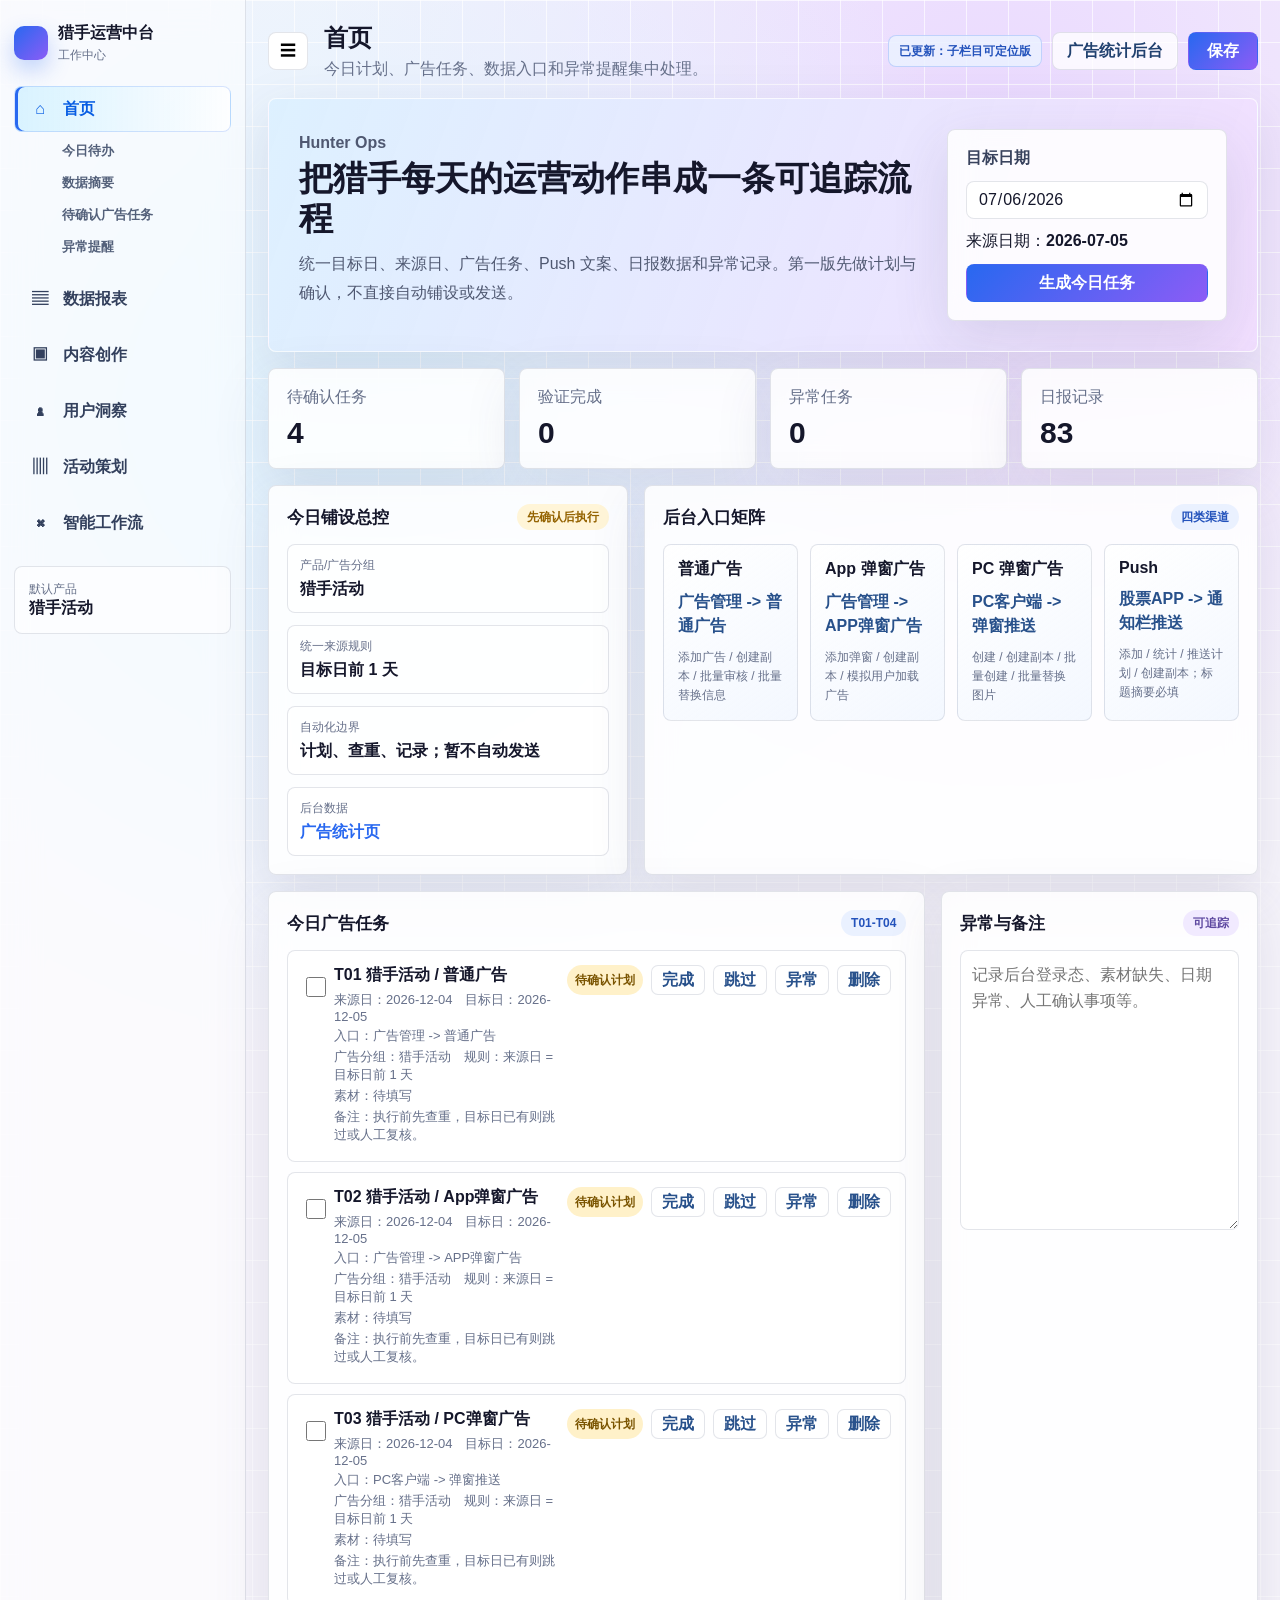
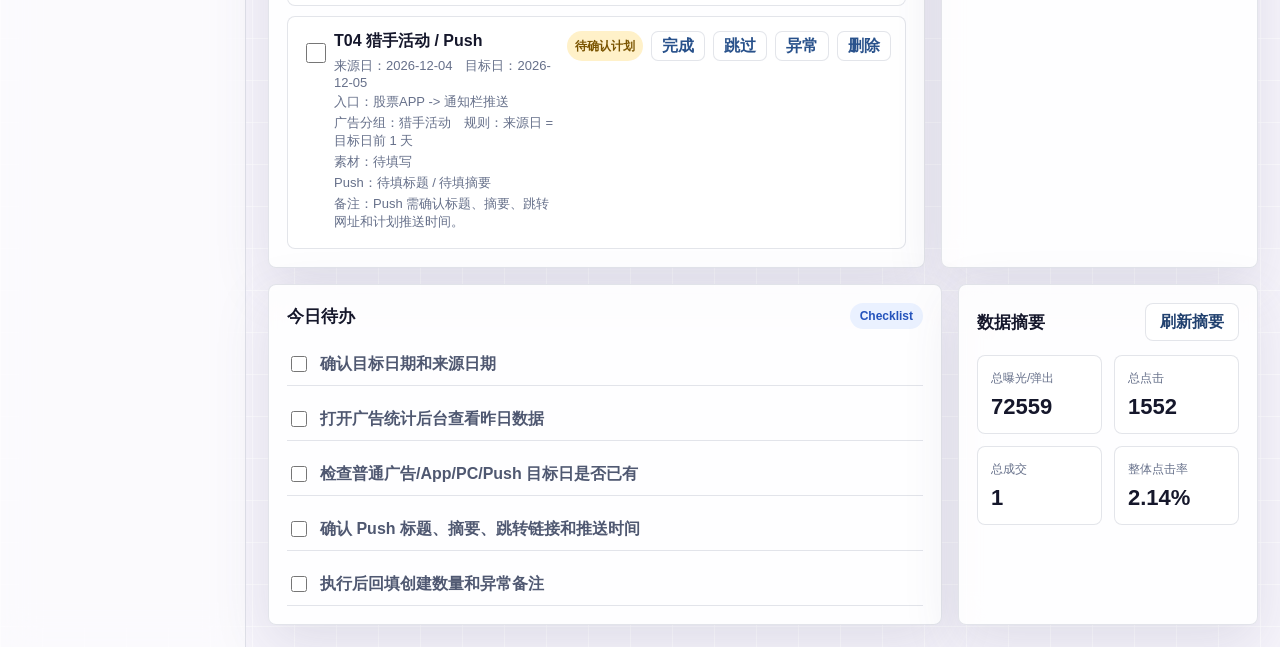
==== commit 42a071c0: "Publish index.html" ====
--- a/index.html
+++ b/index.html
@@ -30,44 +30,6 @@
           </div>
         </div>
         <div class="nav-group">
-          <button class="nav-item" data-view="content">
-            <span class="icon">▣</span>
-            <span>内容创作</span>
-          </button>
-          <div class="subnav">
-            <button data-view="content" data-anchor="communityCopy">社群文案</button>
-            <button data-view="content" data-anchor="pushTemplates">Push 标题/摘要</button>
-            <button data-view="content" data-anchor="activityCopy">活动话术</button>
-            <button data-view="content" data-anchor="liveCopy">直播/课程链接话术</button>
-            <button data-view="content" data-anchor="materialNotesPanel">素材备注</button>
-          </div>
-        </div>
-        <div class="nav-group">
-          <button class="nav-item" data-view="audience">
-            <span class="icon">♟</span>
-            <span>用户洞察</span>
-          </button>
-          <div class="subnav">
-            <button data-view="audience" data-anchor="audienceManage">人群分组管理</button>
-            <button data-view="audience" data-anchor="highAudiencePanel">高点击人群记录</button>
-            <button data-view="audience" data-anchor="lowAudiencePanel">低效人群记录</button>
-            <button data-view="audience" data-anchor="backendAudiencePanel">后台目标用户备注</button>
-          </div>
-        </div>
-        <div class="nav-group">
-          <button class="nav-item" data-view="campaign">
-            <span class="icon">▥</span>
-            <span>活动策划</span>
-          </button>
-          <div class="subnav">
-            <button data-view="campaign" data-anchor="campaignCycle">活动周期</button>
-            <button data-view="campaign" data-anchor="dailyMaterials">每日素材链接</button>
-            <button data-view="campaign" data-anchor="promotionRhythmPanel">推广节奏</button>
-            <button data-view="campaign" data-anchor="channelPlanPanel">四类渠道计划</button>
-            <button data-view="campaign" data-anchor="campaignReviewPanel">活动复盘</button>
-          </div>
-        </div>
-        <div class="nav-group">
           <button class="nav-item" data-view="reports">
             <span class="icon">▤</span>
             <span>数据报表</span>
@@ -80,6 +42,44 @@
             <button data-view="reports" data-anchor="monthlyReportPanel">月报</button>
             <button data-view="reports" data-anchor="problemMaterialPanel">问题素材分析</button>
             <button data-view="reports" data-anchor="communityCopyReportPanel">社群文案分析</button>
+          </div>
+        </div>
+        <div class="nav-group">
+          <button class="nav-item" data-view="content">
+            <span class="icon">▣</span>
+            <span>内容创作</span>
+          </button>
+          <div class="subnav">
+            <button data-view="content" data-anchor="communityCopy">社群文案</button>
+            <button data-view="content" data-anchor="pushTemplates">Push 标题/摘要</button>
+            <button data-view="content" data-anchor="activityCopy">活动话术</button>
+            <button data-view="content" data-anchor="liveCopy">直播/课程链接话术</button>
+            <button data-view="content" data-anchor="materialNotesPanel">素材备注</button>
+          </div>
+        </div>
+        <div class="nav-group">
+          <button class="nav-item" data-view="audience">
+            <span class="icon">♟</span>
+            <span>用户洞察</span>
+          </button>
+          <div class="subnav">
+            <button data-view="audience" data-anchor="audienceManage">人群分组管理</button>
+            <button data-view="audience" data-anchor="highAudiencePanel">高点击人群记录</button>
+            <button data-view="audience" data-anchor="lowAudiencePanel">低效人群记录</button>
+            <button data-view="audience" data-anchor="backendAudiencePanel">后台目标用户备注</button>
+          </div>
+        </div>
+        <div class="nav-group">
+          <button class="nav-item" data-view="campaign">
+            <span class="icon">▥</span>
+            <span>活动策划</span>
+          </button>
+          <div class="subnav">
+            <button data-view="campaign" data-anchor="campaignCycle">活动周期</button>
+            <button data-view="campaign" data-anchor="dailyMaterials">每日素材链接</button>
+            <button data-view="campaign" data-anchor="promotionRhythmPanel">推广节奏</button>
+            <button data-view="campaign" data-anchor="channelPlanPanel">四类渠道计划</button>
+            <button data-view="campaign" data-anchor="campaignReviewPanel">活动复盘</button>
           </div>
         </div>
         <div class="nav-group">
--- a/styles.css
+++ b/styles.css
@@ -0,0 +1,1170 @@
+:root {
+  --bg: #f6f4fb;
+  --panel: rgba(255, 255, 255, 0.86);
+  --panel-strong: #ffffff;
+  --ink: #15172b;
+  --muted: #66708a;
+  --line: rgba(102, 112, 138, 0.18);
+  --blue: #2868f0;
+  --violet: #8c5cf6;
+  --pink: #f0d7ff;
+  --cyan: #dff4ff;
+  --green: #19a974;
+  --yellow: #d88a00;
+  --red: #d93f4c;
+  --shadow: 0 18px 55px rgba(68, 69, 110, 0.13);
+}
+
+* {
+  box-sizing: border-box;
+}
+
+body {
+  margin: 0;
+  min-height: 100vh;
+  color: var(--ink);
+  font-family: "Microsoft YaHei", "PingFang SC", Arial, sans-serif;
+  background:
+    linear-gradient(rgba(255,255,255,0.66) 1px, transparent 1px),
+    linear-gradient(90deg, rgba(255,255,255,0.66) 1px, transparent 1px),
+    radial-gradient(circle at 28% 18%, #e0f3ff 0, transparent 32%),
+    radial-gradient(circle at 78% 6%, #ead9ff 0, transparent 30%),
+    var(--bg);
+  background-size: 42px 42px, 42px 42px, auto, auto, auto;
+}
+
+button,
+input,
+select,
+textarea {
+  font: inherit;
+}
+
+button {
+  cursor: pointer;
+}
+
+.app-shell {
+  display: flex;
+  min-height: 100vh;
+}
+
+.sidebar {
+  width: 246px;
+  padding: 18px 14px;
+  background: rgba(255, 255, 255, 0.54);
+  border-right: 1px solid var(--line);
+  backdrop-filter: blur(18px);
+  transition: width .2s ease, padding .2s ease;
+}
+
+.app-shell.collapsed .sidebar {
+  width: 82px;
+  padding-inline: 10px;
+}
+
+.brand {
+  display: flex;
+  align-items: center;
+  gap: 10px;
+  min-height: 50px;
+  margin-bottom: 18px;
+}
+
+.brand-mark {
+  width: 34px;
+  height: 34px;
+  border-radius: 10px;
+  background: linear-gradient(135deg, var(--blue), var(--violet));
+  box-shadow: 0 10px 22px rgba(40, 104, 240, 0.28);
+}
+
+.brand strong,
+.brand span {
+  display: block;
+  white-space: nowrap;
+}
+
+.brand span {
+  margin-top: 3px;
+  color: var(--muted);
+  font-size: 12px;
+}
+
+.app-shell.collapsed .brand div:last-child,
+.app-shell.collapsed .nav-item span:last-child,
+.app-shell.collapsed .subnav,
+.app-shell.collapsed .side-note {
+  display: none;
+}
+
+.nav {
+  display: grid;
+  gap: 10px;
+}
+
+.nav-group {
+  display: grid;
+  gap: 4px;
+}
+
+.nav-item {
+  display: flex;
+  align-items: center;
+  gap: 12px;
+  width: 100%;
+  min-height: 46px;
+  padding: 0 14px;
+  color: #33405d;
+  background: transparent;
+  border: 1px solid transparent;
+  border-radius: 8px;
+  font-weight: 700;
+}
+
+.nav-item.active {
+  color: #075de3;
+  background: linear-gradient(90deg, rgba(212, 241, 255, 0.9), rgba(255,255,255,0.74));
+  border-color: rgba(40, 104, 240, 0.18);
+  box-shadow: inset 3px 0 0 var(--blue);
+}
+
+.subnav {
+  display: none;
+  gap: 2px;
+  padding: 0 0 4px 38px;
+}
+
+.nav-group.active .subnav {
+  display: grid;
+}
+
+.subnav button {
+  min-height: 30px;
+  padding: 0 10px;
+  border: 0;
+  border-radius: 7px;
+  color: #53607a;
+  background: transparent;
+  text-align: left;
+  font-size: 13px;
+  font-weight: 700;
+}
+
+.subnav button:hover,
+.subnav button.active {
+  color: #075de3;
+  background: rgba(234, 241, 255, .76);
+}
+
+.icon {
+  width: 22px;
+  text-align: center;
+}
+
+.side-note {
+  margin-top: 20px;
+  padding: 14px;
+  border: 1px solid var(--line);
+  border-radius: 8px;
+  background: rgba(255,255,255,0.64);
+}
+
+.side-note span,
+.side-note strong {
+  display: block;
+}
+
+.side-note span {
+  color: var(--muted);
+  font-size: 12px;
+}
+
+.main {
+  flex: 1;
+  min-width: 0;
+  padding: 22px;
+}
+
+.topbar {
+  display: flex;
+  align-items: center;
+  gap: 16px;
+  margin-bottom: 18px;
+}
+
+.topbar h1 {
+  margin: 0;
+  font-size: 24px;
+  letter-spacing: 0;
+}
+
+.topbar p {
+  margin: 5px 0 0;
+  color: var(--muted);
+}
+
+.top-actions {
+  display: flex;
+  align-items: center;
+  gap: 10px;
+  margin-left: auto;
+}
+
+.version-badge {
+  display: inline-flex;
+  align-items: center;
+  min-height: 32px;
+  padding: 0 10px;
+  border: 1px solid rgba(40, 104, 240, .22);
+  border-radius: 8px;
+  color: #2453bc;
+  background: rgba(234, 241, 255, .86);
+  font-size: 12px;
+  font-weight: 800;
+  white-space: nowrap;
+}
+
+.icon-btn,
+.primary-btn,
+.secondary-btn,
+.ghost-link {
+  min-height: 38px;
+  border-radius: 8px;
+  border: 1px solid var(--line);
+  text-decoration: none;
+}
+
+.icon-btn {
+  width: 40px;
+  background: var(--panel-strong);
+}
+
+.primary-btn {
+  padding: 0 18px;
+  color: #fff;
+  border-color: transparent;
+  background: linear-gradient(135deg, var(--blue), var(--violet));
+  font-weight: 700;
+}
+
+.secondary-btn,
+.ghost-link {
+  display: inline-flex;
+  align-items: center;
+  justify-content: center;
+  padding: 0 14px;
+  color: #21416f;
+  background: rgba(255,255,255,0.78);
+  font-weight: 700;
+}
+
+.full {
+  width: 100%;
+}
+
+.view {
+  display: none;
+}
+
+.view.active {
+  display: block;
+}
+
+.view.subpage-mode .hero-panel,
+.view.subpage-mode .metric-grid,
+.view.subpage-mode .date-card,
+.view.subpage-mode .panel:not(.subpage-active) {
+  display: none;
+}
+
+.view.subpage-mode .two-column,
+.view.subpage-mode .section-grid,
+.view.subpage-mode .workflow-grid,
+.view.subpage-mode .ops-grid {
+  grid-template-columns: 1fr;
+}
+
+.view.subpage-mode .subpage-active {
+  display: block;
+}
+
+.hero-panel {
+  display: grid;
+  grid-template-columns: minmax(0, 1fr) 280px;
+  gap: 20px;
+  min-height: 230px;
+  padding: 30px;
+  border: 1px solid rgba(255,255,255,0.75);
+  border-radius: 8px;
+  background:
+    linear-gradient(110deg, rgba(220, 240, 255, 0.96), rgba(239, 217, 255, 0.86)),
+    var(--panel);
+  box-shadow: var(--shadow);
+  overflow: hidden;
+}
+
+.eyebrow {
+  margin: 0 0 8px;
+  color: #4f6ce8;
+  font-weight: 800;
+}
+
+.hero-panel h2 {
+  max-width: 760px;
+  margin: 0 0 12px;
+  font-size: 34px;
+  line-height: 1.18;
+  letter-spacing: 0;
+}
+
+.hero-panel p {
+  max-width: 760px;
+  margin: 0;
+  color: #4f5871;
+  line-height: 1.8;
+}
+
+.date-card,
+.panel,
+.metric-card {
+  border: 1px solid var(--line);
+  border-radius: 8px;
+  background: var(--panel);
+  box-shadow: var(--shadow);
+  backdrop-filter: blur(14px);
+}
+
+.date-card {
+  display: grid;
+  align-content: center;
+  gap: 12px;
+  padding: 18px;
+}
+
+.metric-grid {
+  display: grid;
+  grid-template-columns: repeat(4, minmax(0, 1fr));
+  gap: 14px;
+  margin: 16px 0;
+}
+
+.mt {
+  margin-top: 16px;
+}
+
+.metric-card {
+  padding: 18px;
+}
+
+.metric-card span {
+  color: var(--muted);
+}
+
+.metric-card strong {
+  display: block;
+  margin-top: 8px;
+  font-size: 30px;
+}
+
+.two-column,
+.section-grid,
+.workflow-grid,
+.ops-grid {
+  display: grid;
+  gap: 16px;
+}
+
+.ops-grid {
+  grid-template-columns: 360px minmax(0, 1fr);
+  margin-bottom: 16px;
+}
+
+.two-column {
+  grid-template-columns: minmax(0, 1.35fr) minmax(300px, .65fr);
+}
+
+.section-grid {
+  grid-template-columns: minmax(0, 1.5fr) minmax(300px, .5fr);
+}
+
+.workflow-grid {
+  grid-template-columns: 320px minmax(0, 1fr);
+}
+
+.wide {
+  min-width: 0;
+}
+
+.workflow-grid .wide:last-child {
+  grid-column: 1 / -1;
+}
+
+.panel {
+  padding: 18px;
+}
+
+.focused-panel {
+  outline: 2px solid rgba(40, 104, 240, .72);
+  box-shadow: 0 0 0 6px rgba(40, 104, 240, .1), var(--shadow);
+}
+
+.panel h3 {
+  margin: 0 0 14px;
+  font-size: 17px;
+}
+
+.panel-head {
+  display: flex;
+  align-items: center;
+  justify-content: space-between;
+  gap: 12px;
+  margin-bottom: 14px;
+}
+
+.panel-head h3 {
+  margin: 0;
+}
+
+.pill {
+  display: inline-flex;
+  align-items: center;
+  min-height: 26px;
+  padding: 0 10px;
+  border-radius: 999px;
+  color: #2453bc;
+  background: #eaf1ff;
+  font-size: 12px;
+  font-weight: 800;
+}
+
+.pill.soft {
+  color: #5f4aa1;
+  background: #f1eaff;
+}
+
+.pill.warn {
+  color: #946300;
+  background: #fff5d8;
+}
+
+label {
+  display: grid;
+  gap: 7px;
+  color: #39435e;
+  font-weight: 700;
+}
+
+input,
+select,
+textarea {
+  width: 100%;
+  border: 1px solid var(--line);
+  border-radius: 8px;
+  background: rgba(255,255,255,0.86);
+  color: var(--ink);
+  outline: none;
+}
+
+input,
+select {
+  height: 38px;
+  padding: 0 11px;
+}
+
+textarea {
+  min-height: 94px;
+  padding: 11px;
+  resize: vertical;
+  line-height: 1.6;
+}
+
+.form-grid {
+  display: grid;
+  grid-template-columns: repeat(2, minmax(0, 1fr));
+  gap: 14px;
+  margin-bottom: 14px;
+}
+
+.form-grid.single {
+  grid-template-columns: 1fr;
+}
+
+.hint {
+  margin: 8px 0 0;
+  color: var(--muted);
+  font-size: 13px;
+  line-height: 1.6;
+}
+
+.task-list,
+.task-board {
+  display: grid;
+  gap: 10px;
+}
+
+.task-card {
+  display: grid;
+  grid-template-columns: auto minmax(0, 1fr) auto;
+  gap: 12px;
+  align-items: start;
+  padding: 14px;
+  border: 1px solid var(--line);
+  border-radius: 8px;
+  background: rgba(255,255,255,0.72);
+}
+
+.task-card.done {
+  opacity: .62;
+  background: rgba(240, 242, 247, 0.76);
+}
+
+.task-card strong {
+  display: block;
+  margin-bottom: 5px;
+}
+
+.task-card p {
+  margin: 3px 0;
+  color: var(--muted);
+  font-size: 13px;
+}
+
+.task-actions {
+  display: flex;
+  flex-wrap: wrap;
+  justify-content: flex-end;
+  gap: 8px;
+}
+
+.mini-btn {
+  min-height: 30px;
+  padding: 0 10px;
+  border: 1px solid var(--line);
+  border-radius: 7px;
+  background: #fff;
+  color: #28518b;
+  font-weight: 700;
+}
+
+.status {
+  display: inline-flex;
+  align-items: center;
+  min-height: 24px;
+  padding: 0 8px;
+  border-radius: 999px;
+  font-size: 12px;
+  font-weight: 800;
+}
+
+.status.pending { color: #7a5400; background: #fff1c9; }
+.status.checking { color: #184bb0; background: #e7f0ff; }
+.status.done { color: #05734f; background: #dff8ed; }
+.status.skipped { color: #657085; background: #edf0f5; }
+.status.error { color: #ad1d2d; background: #ffe5e8; }
+
+.table-wrap {
+  overflow-x: auto;
+}
+
+table {
+  width: 100%;
+  border-collapse: collapse;
+  min-width: 760px;
+}
+
+th,
+td {
+  border-bottom: 1px solid var(--line);
+  padding: 10px 8px;
+  text-align: left;
+  vertical-align: top;
+  font-size: 13px;
+}
+
+th {
+  color: #4e5b78;
+  background: rgba(245, 248, 255, 0.72);
+}
+
+td input,
+td select {
+  min-width: 120px;
+}
+
+.button-row {
+  display: flex;
+  flex-wrap: wrap;
+  gap: 8px;
+}
+
+.control-stack,
+.report-source,
+.entry-grid,
+.template-list,
+.strategy-list,
+.checklist,
+.result-grid,
+.todo-list,
+.summary-grid,
+.progress-lanes,
+.community-summary {
+  display: grid;
+  gap: 12px;
+}
+
+.control-stack > div,
+.report-source > div {
+  display: grid;
+  gap: 5px;
+  padding: 12px;
+  border: 1px solid var(--line);
+  border-radius: 8px;
+  background: rgba(255,255,255,0.66);
+}
+
+.community-source {
+  grid-template-columns: repeat(3, minmax(0, 1fr));
+  margin-bottom: 12px;
+}
+
+.community-summary {
+  margin-top: 12px;
+}
+
+.community-summary .summary-cards {
+  display: grid;
+  grid-template-columns: repeat(3, minmax(0, 1fr));
+  gap: 12px;
+}
+
+.tag-summary-grid {
+  display: grid;
+  grid-template-columns: repeat(4, minmax(0, 1fr));
+  gap: 12px;
+}
+
+.tag-copy-card strong {
+  font-size: 26px;
+}
+
+.daily-dashboard,
+.daily-kpis,
+.funnel-list {
+  display: grid;
+  gap: 12px;
+}
+
+.daily-dashboard {
+  grid-template-columns: 2fr 1fr;
+  align-items: start;
+}
+
+#dailyHeaderPanel {
+  order: -20;
+}
+
+#dailyDetailPanel {
+  order: -19;
+}
+
+.daily-report-header {
+  display: grid;
+  grid-template-columns: minmax(260px, 1fr) minmax(480px, 1.5fr);
+  gap: 16px;
+  align-items: start;
+}
+
+.daily-report-header h3 {
+  margin: 0 0 8px;
+  font-size: 24px;
+}
+
+.daily-report-header p {
+  margin: 0;
+  color: var(--muted);
+  line-height: 1.6;
+}
+
+.daily-filter-grid {
+  display: grid;
+  grid-template-columns: repeat(5, minmax(120px, 1fr));
+  gap: 10px;
+}
+
+.daily-actions {
+  grid-column: 1 / -1;
+  justify-content: flex-end;
+}
+
+.daily-kpis {
+  grid-template-columns: repeat(3, minmax(0, 1fr));
+  align-content: start;
+}
+
+.daily-dashboard > .daily-block:not(#marketBriefPanel) {
+  grid-column: 1 / -1;
+}
+
+#marketBriefPanel {
+  grid-column: 2;
+  grid-row: 1;
+  min-height: 396px;
+}
+
+.daily-kpis article,
+.daily-block,
+.funnel-list article {
+  padding: 14px;
+  border: 1px solid var(--line);
+  border-radius: 8px;
+  background: rgba(255,255,255,.7);
+}
+
+.daily-kpis article {
+  min-height: 126px;
+}
+
+.kpi-section-label {
+  grid-column: 1 / -1;
+  margin: -2px 0 -4px;
+  color: #f06a1a;
+  font-weight: 900;
+  font-size: 15px;
+}
+
+.metric-delta {
+  float: right;
+  min-height: 24px;
+  padding: 3px 8px;
+  border-radius: 999px;
+  background: #eaf1ff;
+  color: #254f99;
+  font-size: 12px;
+  font-weight: 800;
+}
+
+.metric-delta.up {
+  background: #ffe8ea;
+  color: #c22c3a;
+}
+
+.metric-delta.down {
+  background: #ddf7ee;
+  color: #087955;
+}
+
+.market-brief {
+  display: grid;
+  grid-template-columns: 1fr;
+  gap: 14px;
+}
+
+.market-card {
+  padding: 14px;
+  border: 1px dashed rgba(216, 138, 0, .32);
+  border-radius: 8px;
+  background: rgba(255, 249, 238, .7);
+}
+
+.market-card p {
+  margin: 0;
+  color: #6b5a45;
+  line-height: 1.75;
+}
+
+.market-mini-chart {
+  min-height: 230px;
+  border: 1px solid var(--line);
+  border-radius: 8px;
+  background:
+    linear-gradient(rgba(216, 138, 0, .12) 1px, transparent 1px),
+    linear-gradient(90deg, rgba(216, 138, 0, .08) 1px, transparent 1px),
+    rgba(255,255,255,.65);
+  background-size: 100% 25%, 42px 42px, auto;
+  padding: 12px;
+}
+
+.market-mini-chart svg {
+  width: 100%;
+  height: 180px;
+  display: block;
+}
+
+.market-mini-chart .chart-title {
+  display: flex;
+  justify-content: space-between;
+  gap: 8px;
+  margin-bottom: 8px;
+  color: #7a4d19;
+  font-weight: 800;
+  font-size: 13px;
+}
+
+.daily-kpis span,
+.funnel-list span {
+  display: block;
+  color: var(--muted);
+  font-size: 12px;
+}
+
+.daily-kpis strong {
+  display: block;
+  margin-top: 7px;
+  font-size: 24px;
+}
+
+.daily-kpis em {
+  display: block;
+  margin-top: 6px;
+  color: #f06a1a;
+  font-style: normal;
+  font-size: 12px;
+  font-weight: 800;
+}
+
+.daily-block h4 {
+  margin: 0 0 12px;
+  font-size: 15px;
+}
+
+.panel-head.inner {
+  margin-bottom: 12px;
+}
+
+.panel-head.inner h4 {
+  margin: 0;
+}
+
+.funnel-list {
+  grid-template-columns: repeat(4, minmax(0, 1fr));
+}
+
+.funnel-list strong {
+  display: block;
+  margin-top: 5px;
+  font-size: 20px;
+}
+
+.community-summary article,
+.community-summary .copy-card {
+  padding: 13px;
+  border: 1px solid var(--line);
+  border-radius: 8px;
+  background: rgba(255,255,255,.7);
+}
+
+.community-summary span {
+  display: block;
+  color: var(--muted);
+  font-size: 12px;
+}
+
+.community-summary strong {
+  display: block;
+  margin-top: 6px;
+  font-size: 22px;
+}
+
+.copy-card p {
+  margin: 6px 0 0;
+  color: #4f5871;
+  line-height: 1.6;
+}
+
+.material-thumb {
+  width: 72px;
+  height: 44px;
+  object-fit: contain;
+  border: 1px solid var(--line);
+  border-radius: 6px;
+  background: #fff;
+  box-shadow: 0 6px 16px rgba(120, 80, 30, .12);
+}
+
+.image-empty {
+  width: 72px;
+  height: 44px;
+  display: grid;
+  place-items: center;
+  border: 1px dashed var(--line);
+  border-radius: 6px;
+  color: var(--muted);
+  font-size: 12px;
+  background: rgba(255,255,255,.64);
+}
+
+.control-stack span,
+.report-source span {
+  color: var(--muted);
+  font-size: 12px;
+}
+
+.control-stack a {
+  color: var(--blue);
+  font-weight: 800;
+  text-decoration: none;
+}
+
+.entry-grid {
+  grid-template-columns: repeat(4, minmax(0, 1fr));
+}
+
+.entry-grid article {
+  min-height: 138px;
+  padding: 14px;
+  border: 1px solid var(--line);
+  border-radius: 8px;
+  background: linear-gradient(145deg, rgba(255,255,255,.9), rgba(239,245,255,.72));
+}
+
+.entry-grid strong,
+.entry-grid p,
+.entry-grid span {
+  display: block;
+}
+
+.entry-grid p {
+  margin: 10px 0;
+  color: #28518b;
+  font-weight: 800;
+  line-height: 1.5;
+}
+
+.entry-grid span {
+  color: var(--muted);
+  font-size: 12px;
+  line-height: 1.6;
+}
+
+.template-list {
+  grid-template-columns: 1fr;
+}
+
+.template-btn {
+  min-height: 40px;
+  padding: 0 12px;
+  border: 1px solid var(--line);
+  border-radius: 8px;
+  color: #21416f;
+  background: rgba(255,255,255,0.82);
+  text-align: left;
+  font-weight: 800;
+}
+
+.strategy-item {
+  display: grid;
+  grid-template-columns: minmax(0, 1fr) minmax(180px, 280px);
+  gap: 12px;
+  padding: 14px;
+  border: 1px solid var(--line);
+  border-radius: 8px;
+  background: rgba(255,255,255,.72);
+}
+
+.strategy-item strong,
+.strategy-item span {
+  display: block;
+}
+
+.strategy-item span {
+  margin-top: 5px;
+  color: var(--muted);
+  line-height: 1.6;
+}
+
+.strategy-item .status {
+  align-self: start;
+  justify-content: center;
+  min-height: 34px;
+  padding: 7px 10px;
+  border-radius: 8px;
+  color: #657085;
+  white-space: normal;
+  line-height: 1.4;
+}
+
+.checklist {
+  margin-top: 14px;
+  padding-top: 14px;
+  border-top: 1px solid var(--line);
+}
+
+.checklist label {
+  display: flex;
+  grid-template-columns: none;
+  align-items: center;
+  gap: 9px;
+  color: #4f5871;
+}
+
+.checklist input,
+.todo-list input {
+  width: 16px;
+  height: 16px;
+}
+
+.todo-list label {
+  display: flex;
+  grid-template-columns: none;
+  align-items: center;
+  gap: 10px;
+  padding: 10px 0;
+  border-bottom: 1px solid var(--line);
+  color: #4f5871;
+}
+
+.summary-grid {
+  grid-template-columns: repeat(2, minmax(0, 1fr));
+}
+
+.summary-grid div,
+.progress-lanes article {
+  padding: 13px;
+  border: 1px solid var(--line);
+  border-radius: 8px;
+  background: rgba(255,255,255,.68);
+}
+
+.summary-grid span,
+.progress-lanes span {
+  display: block;
+  color: var(--muted);
+  font-size: 12px;
+  line-height: 1.6;
+}
+
+.summary-grid strong {
+  display: block;
+  margin-top: 6px;
+  font-size: 22px;
+}
+
+.progress-lanes {
+  grid-template-columns: repeat(4, minmax(0, 1fr));
+}
+
+.progress-lanes strong {
+  display: block;
+  margin-bottom: 6px;
+  color: #21416f;
+}
+
+.result-grid {
+  grid-template-columns: repeat(2, minmax(0, 1fr));
+}
+
+.rule-list p,
+.config-list p {
+  margin: 0;
+  padding: 12px 0;
+  border-bottom: 1px solid var(--line);
+  color: #566176;
+}
+
+.rule-list.compact p {
+  padding: 9px 0;
+}
+
+.config-list p {
+  display: flex;
+  justify-content: space-between;
+  gap: 14px;
+}
+
+.config-list strong {
+  text-align: right;
+}
+
+.toast {
+  position: fixed;
+  right: 22px;
+  bottom: 22px;
+  max-width: 360px;
+  padding: 12px 14px;
+  border-radius: 8px;
+  color: #fff;
+  background: rgba(22, 31, 52, .92);
+  box-shadow: var(--shadow);
+  transform: translateY(18px);
+  opacity: 0;
+  pointer-events: none;
+  transition: opacity .2s ease, transform .2s ease;
+}
+
+.toast.show {
+  opacity: 1;
+  transform: translateY(0);
+}
+
+@media (max-width: 1100px) {
+  .hero-panel,
+  .two-column,
+  .section-grid,
+  .workflow-grid,
+  .ops-grid,
+  .entry-grid,
+  .result-grid,
+  .progress-lanes {
+    grid-template-columns: 1fr;
+  }
+
+  .community-source,
+  .community-summary .summary-cards,
+  .tag-summary-grid,
+  .daily-dashboard,
+  .daily-kpis,
+  .funnel-list,
+  .daily-report-header,
+  .daily-filter-grid,
+  .market-brief {
+    grid-template-columns: 1fr;
+  }
+
+  .metric-grid {
+    grid-template-columns: repeat(2, minmax(0, 1fr));
+  }
+}
+
+@media (max-width: 760px) {
+  .app-shell {
+    display: block;
+  }
+
+  .sidebar {
+    width: auto;
+    border-right: 0;
+    border-bottom: 1px solid var(--line);
+  }
+
+  .nav {
+    grid-template-columns: repeat(2, minmax(0, 1fr));
+  }
+
+  .main {
+    padding: 14px;
+  }
+
+  .topbar {
+    align-items: flex-start;
+    flex-wrap: wrap;
+  }
+
+  .top-actions {
+    width: 100%;
+    margin-left: 0;
+  }
+
+  .hero-panel {
+    padding: 20px;
+  }
+
+  .hero-panel h2 {
+    font-size: 26px;
+  }
+
+  .metric-grid,
+  .form-grid {
+    grid-template-columns: 1fr;
+  }
+}
